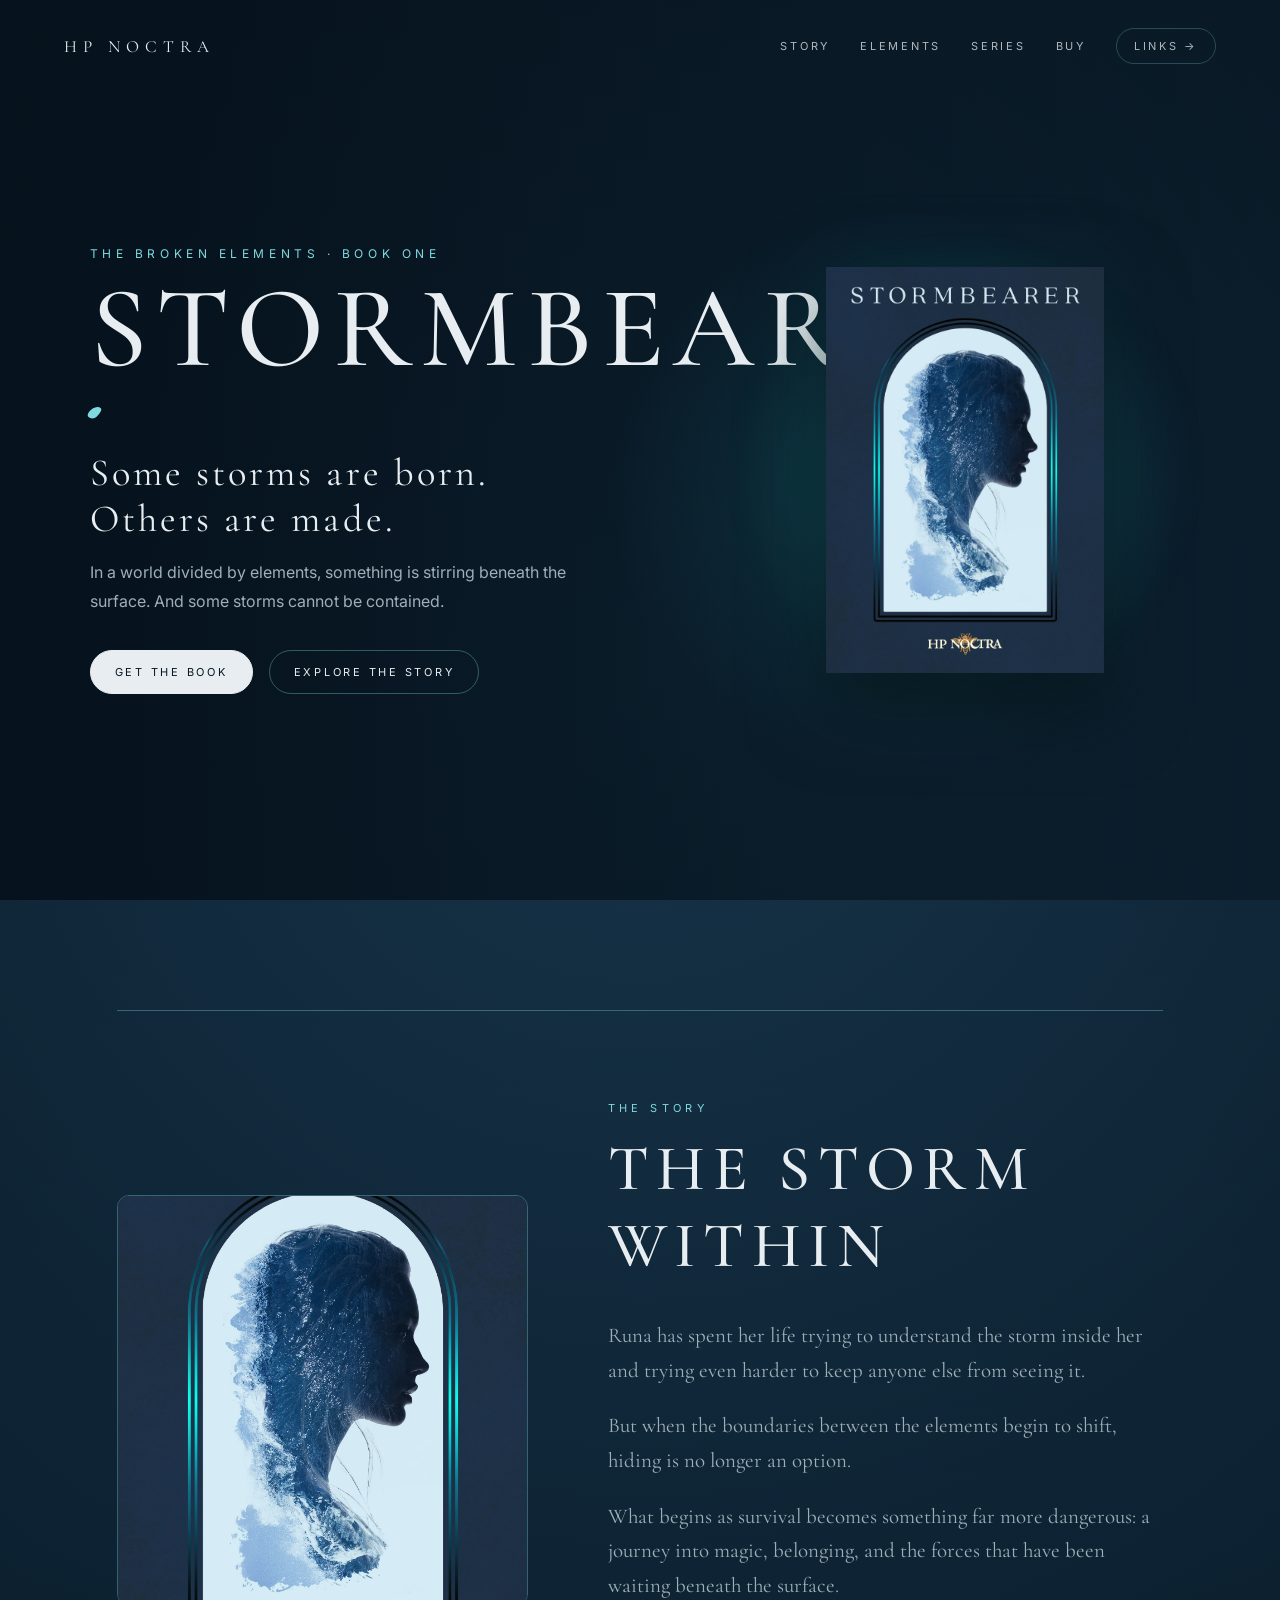
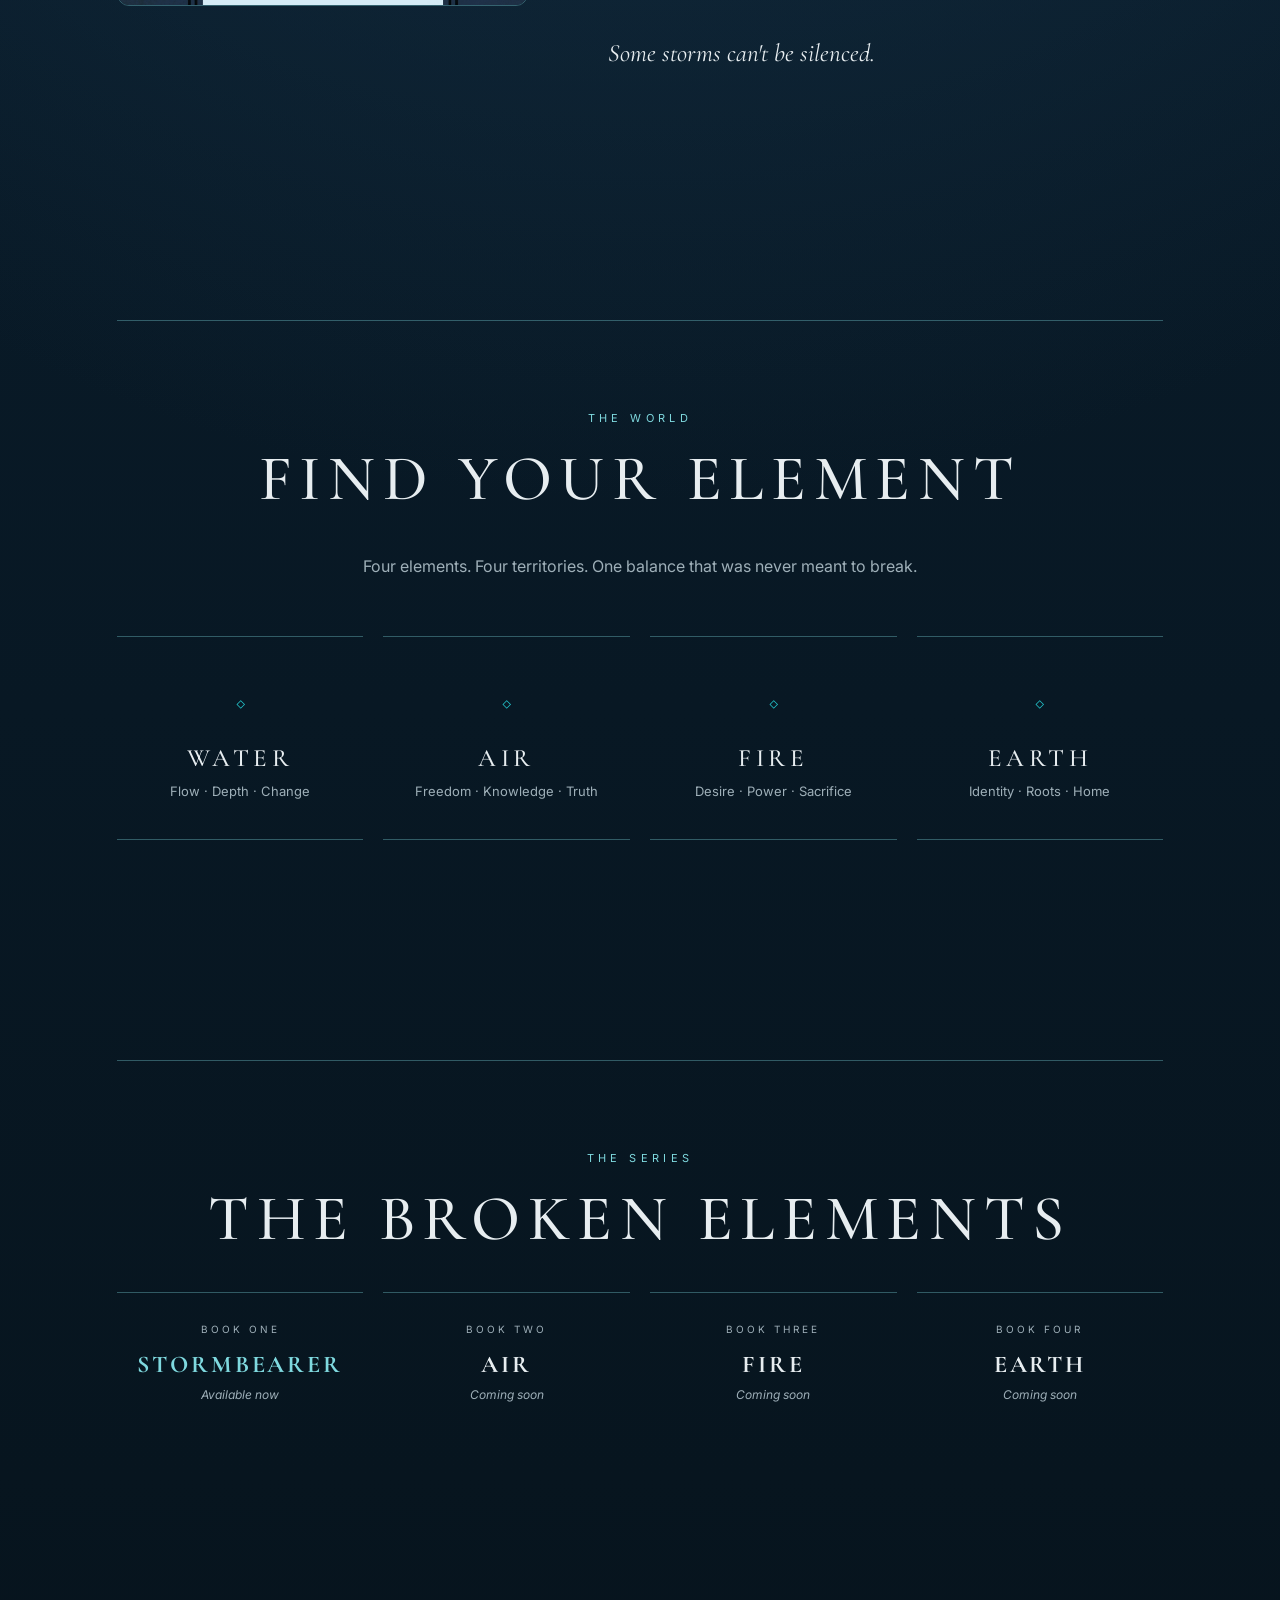
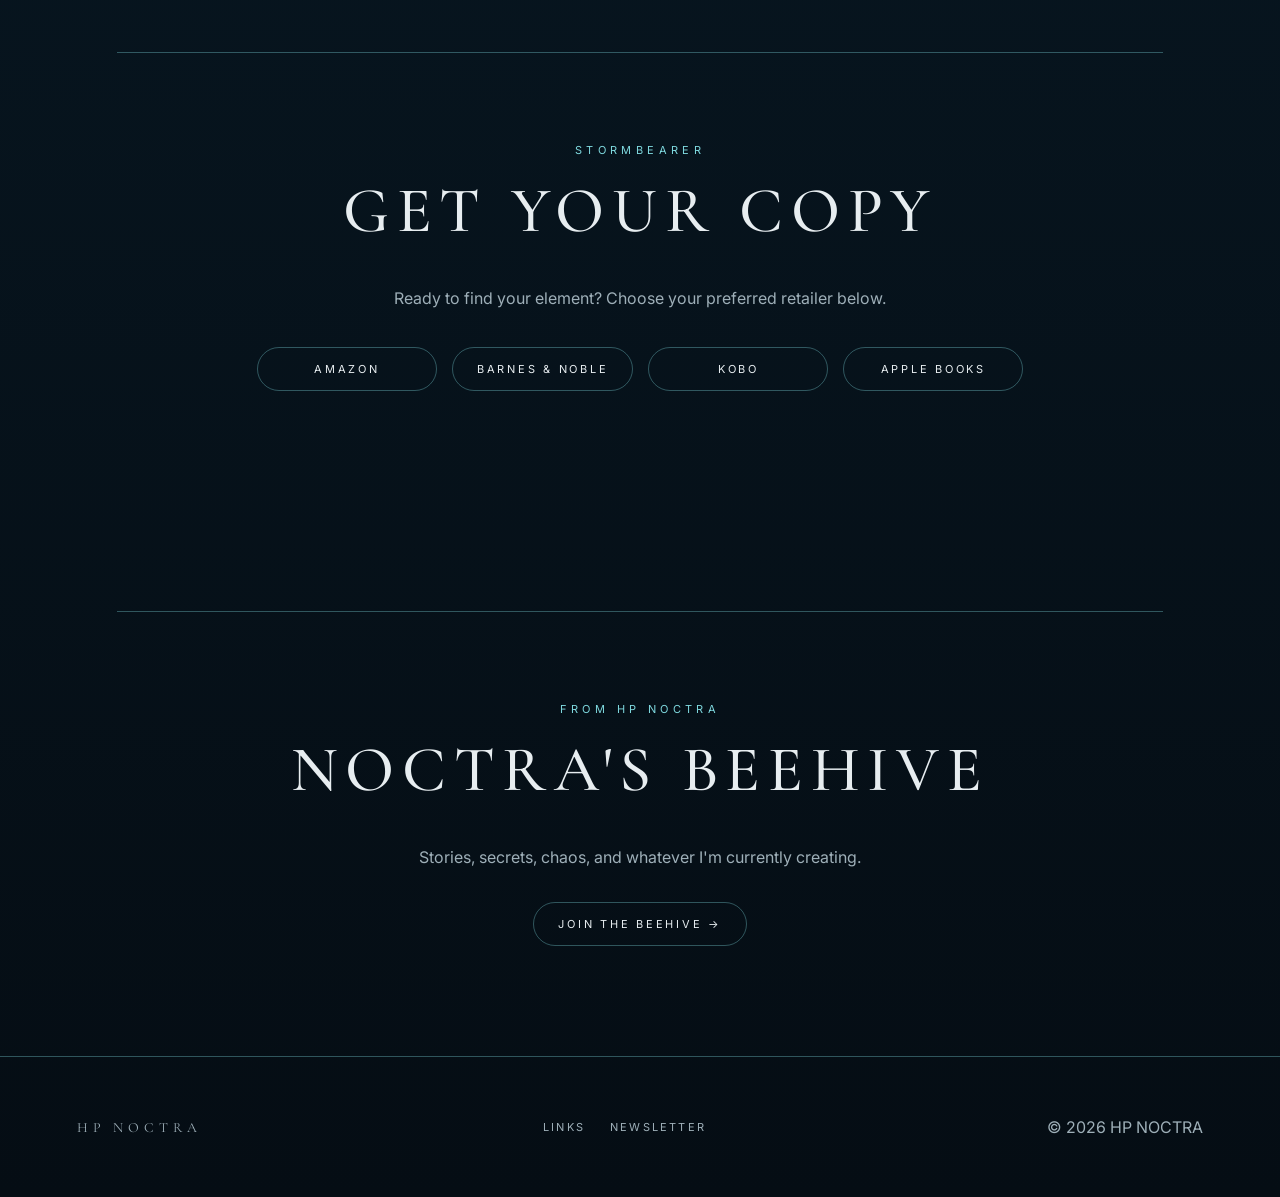
==== stormbearer/index.html @ c7b7b6d6 "Update index.html" ====
<!DOCTYPE html>
<html lang="en">
<head>
    <meta charset="UTF-8">
    <meta name="viewport" content="width=device-width, initial-scale=1.0">

    <title>Stormbearer | HP Noctra</title>

    <meta name="description"
          content="Stormbearer — Book One of The Broken Elements by HP Noctra.">

    <link rel="preconnect" href="https://fonts.googleapis.com">
    <link rel="preconnect" href="https://fonts.gstatic.com" crossorigin>

    <link href="https://fonts.googleapis.com/css2?family=Cormorant+Garamond:wght@400;500;600;700&family=Inter:wght@400;500;600&display=swap"
          rel="stylesheet">

    <style>

        /* =========================
           ROOT
        ========================= */

        :root {
            --navy: #081722;
            --navy-light: #0d2232;
            --blue: #18364d;
            --teal: #24c9d0;
            --teal-soft: #7fd9df;
            --cream: #e7edf0;
            --muted: #9eafb8;
            --line: rgba(127, 217, 223, 0.35);
            --gold: #b89557;
        }

        * {
            box-sizing: border-box;
        }

        html {
            scroll-behavior: smooth;
        }

        body {
            margin: 0;
            background:
                radial-gradient(circle at 50% 15%, #17344a 0%, transparent 38%),
                linear-gradient(
                    180deg,
                    #07141f 0%,
                    #091b29 35%,
                    #07151f 70%,
                    #050d14 100%
                );
            color: var(--cream);
            font-family: "Inter", sans-serif;
        }

        a {
            color: inherit;
            text-decoration: none;
        }

        img {
            max-width: 100%;
            display: block;
        }


        /* =========================
           NAVIGATION
        ========================= */

        .nav {
            position: absolute;
            top: 0;
            left: 0;
            right: 0;
            z-index: 10;

            display: flex;
            justify-content: space-between;
            align-items: center;

            padding: 28px 5vw;
        }

        .brand {
            font-family: "Cormorant Garamond", serif;
            font-size: 17px;
            letter-spacing: 0.35em;
            color: var(--cream);
        }

        .nav-links {
            display: flex;
            gap: 30px;
            align-items: center;

            font-size: 11px;
            letter-spacing: 0.25em;
            text-transform: uppercase;
        }

        .nav-links a {
            opacity: 0.75;
            transition: opacity 0.2s ease;
        }

        .nav-links a:hover {
            opacity: 1;
        }

        .nav-links .links-button {
            border: 1px solid var(--line);
            border-radius: 999px;
            padding: 10px 17px;
        }


        /* =========================
           HERO
        ========================= */

        .hero {
            position: relative;
            min-height: 100vh;

            display: grid;
            grid-template-columns: 1fr 1fr;
            align-items: center;

            padding: 120px 7vw 80px;

            overflow: hidden;
        }

        .hero::before {
            content: "";
            position: absolute;
            inset: 0;

            background:
                radial-gradient(
                    circle at 70% 55%,
                    rgba(36, 201, 208, 0.13),
                    transparent 28%
                ),
                linear-gradient(
                    90deg,
                    rgba(5, 17, 27, 0.95),
                    rgba(5, 17, 27, 0.45)
                );

            pointer-events: none;
        }

        .hero-content {
            position: relative;
            z-index: 2;

            max-width: 650px;
        }

        .series {
            margin-bottom: 22px;

            color: var(--teal-soft);
            font-size: 12px;
            letter-spacing: 0.38em;
            text-transform: uppercase;
        }

        .hero h1 {
            margin: 0;

            font-family: "Cormorant Garamond", serif;
            font-size: clamp(70px, 9vw, 150px);
            line-height: 0.8;
            font-weight: 500;
            letter-spacing: 0.08em;
        }

        .water-drop {
            width: 9px;
            height: 15px;
            margin: 30px 0;

            background: var(--teal-soft);

            border-radius: 70% 30% 65% 35% / 60% 60% 40% 40%;
            transform: rotate(45deg);
        }

        .tagline {
            max-width: 520px;

            font-family: "Cormorant Garamond", serif;
            font-size: clamp(26px, 3vw, 40px);
            line-height: 1.2;
            letter-spacing: 0.08em;
        }

        .description {
            max-width: 500px;

            color: var(--muted);
            font-size: 16px;
            line-height: 1.8;
        }

        .hero-buttons {
            display: flex;
            gap: 16px;
            margin-top: 35px;
        }

        .button {
            display: inline-flex;
            justify-content: center;
            align-items: center;

            min-width: 160px;
            padding: 14px 24px;

            border: 1px solid var(--line);
            border-radius: 999px;

            font-size: 11px;
            letter-spacing: 0.25em;
            text-transform: uppercase;

            transition:
                background 0.2s ease,
                color 0.2s ease,
                border-color 0.2s ease;
        }

        .button.primary {
            background: var(--cream);
            color: var(--navy);
            border-color: var(--cream);
        }

        .button:hover {
            background: rgba(127, 217, 223, 0.1);
            border-color: var(--teal-soft);
        }

        .button.primary:hover {
            background: var(--teal-soft);
            border-color: var(--teal-soft);
        }


        /* =========================
           HERO BOOK
        ========================= */

        .hero-book {
    position: relative;
    z-index: 2;

    display: flex;
    justify-content: center;
    align-items: center;

    width: min(560px, 90%);
    aspect-ratio: 1 / 1;

    margin: 0 auto;
}

        .hero-book::before {
            content: "";

            position: absolute;

            width: 500px;
            height: 500px;

            background:
                radial-gradient(
                    circle,
                    rgba(36, 201, 208, 0.2),
                    transparent 65%
                );

            filter: blur(15px);
        }

        .book-image {
    position: relative;
    z-index: 2;

    width: 100%;
    height: 100%;

    object-fit: contain;

    border-radius: 12px;

    filter:
        drop-shadow(0 30px 40px rgba(0, 0, 0, 0.55))
        drop-shadow(0 0 35px rgba(36, 201, 208, 0.10));

    transition: transform 0.4s ease;
}

.book-image:hover {
    transform: translateY(-6px);
}


        /* =========================
           SECTION
        ========================= */

        section.content-section {
            position: relative;

            max-width: 1200px;
            margin: 0 auto;

            padding: 110px 6vw;
        }

        .divider {
            width: 100%;
            height: 1px;
            background: var(--line);
        }

        .section-label {
            margin-bottom: 15px;

            color: var(--teal-soft);
            font-size: 11px;
            letter-spacing: 0.4em;
            text-transform: uppercase;
        }

        .section-title {
            margin: 0 0 35px;

            font-family: "Cormorant Garamond", serif;
            font-size: clamp(42px, 5vw, 70px);
            font-weight: 500;
            letter-spacing: 0.12em;
        }


        /* =========================
           STORY
        ========================= */

        .story {
            display: grid;
            grid-template-columns: 0.85fr 1.15fr;
            gap: 80px;
            align-items: center;
        }

       .story-image {
    width: 100%;
    aspect-ratio: 1 / 1;
    overflow: hidden;

    border: 1px solid var(--line);
    border-radius: 12px;
}

        .story-image img {
    width: 100%;
    height: 100%;
    object-fit: cover;
}

        .story-copy p {
            color: var(--muted);

            font-family: "Cormorant Garamond", serif;
            font-size: 21px;
            line-height: 1.65;
        }

        .story-copy .emphasis {
            margin-top: 30px;

            color: var(--cream);
            font-style: italic;
            font-size: 25px;
        }


        /* =========================
           ELEMENTS
        ========================= */

        .elements {
            text-align: center;
        }

        .elements-intro {
            max-width: 600px;
            margin: 0 auto 55px;

            color: var(--muted);
            line-height: 1.8;
        }

        .element-grid {
            display: grid;
            grid-template-columns: repeat(4, 1fr);
            gap: 20px;
        }

        .element {
            padding: 40px 20px;

            border-top: 1px solid var(--line);
            border-bottom: 1px solid var(--line);
        }

        .element-symbol {
            margin-bottom: 20px;

            color: var(--teal);
            font-family: "Cormorant Garamond", serif;
            font-size: 38px;
        }

        .element h3 {
            margin: 0 0 10px;

            font-family: "Cormorant Garamond", serif;
            font-size: 25px;
            letter-spacing: 0.18em;
            text-transform: uppercase;
            font-weight: 500;
        }

        .element p {
            margin: 0;

            color: var(--muted);
            font-size: 13px;
        }


        /* =========================
           SERIES
        ========================= */

        .series-section {
            text-align: center;
        }

        .book-series {
            display: grid;
            grid-template-columns: repeat(4, 1fr);
            gap: 20px;
        }

        .series-book {
            padding: 30px 15px;

            border-top: 1px solid var(--line);

            transition: transform 0.25s ease;
        }

        .series-book:hover {
            transform: translateY(-5px);
        }

        .book-number {
            color: var(--muted);
            font-size: 10px;
            letter-spacing: 0.3em;
            text-transform: uppercase;
        }

        .series-book h3 {
            margin: 15px 0 8px;

            font-family: "Cormorant Garamond", serif;
            font-size: 24px;
            letter-spacing: 0.12em;
        }

        .series-book p {
            margin: 0;

            color: var(--muted);
            font-size: 12px;
            font-style: italic;
        }

        .series-book.active h3 {
            color: var(--teal-soft);
        }


        /* =========================
           BUY
        ========================= */

        .buy {
            text-align: center;
        }

        .buy-copy {
            max-width: 550px;
            margin: 0 auto 35px;

            color: var(--muted);
            line-height: 1.8;
        }

        .retailers {
            display: flex;
            justify-content: center;
            flex-wrap: wrap;
            gap: 15px;
        }

        .retailer {
            min-width: 180px;
        }


        /* =========================
           NEWSLETTER
        ========================= */

        .newsletter {
            text-align: center;
            padding-bottom: 120px;
        }

        .newsletter-copy {
            max-width: 550px;
            margin: 0 auto 30px;

            color: var(--muted);
            line-height: 1.8;
        }


        /* =========================
           FOOTER
        ========================= */

        footer {
            padding: 60px 6vw;

            border-top: 1px solid var(--line);

            display: flex;
            justify-content: space-between;
            align-items: center;

            color: var(--muted);
        }

        .footer-brand {
            font-family: "Cormorant Garamond", serif;
            letter-spacing: 0.35em;
            font-size: 14px;
        }

        .footer-links {
            display: flex;
            gap: 25px;

            font-size: 11px;
            letter-spacing: 0.2em;
            text-transform: uppercase;
        }


        /* =========================
           MOBILE
        ========================= */

        @media (max-width: 800px) {

            .nav {
                padding: 22px;
            }

            .nav-links {
                display: none;
            }

            .hero {
                grid-template-columns: 1fr;

                padding: 120px 25px 70px;
            }

            .hero-content {
                text-align: center;
                margin: 0 auto;
            }

            .hero h1 {
                font-size: clamp(60px, 17vw, 100px);
            }

            .water-drop {
                margin: 25px auto;
            }

            .description {
                margin: 0 auto;
            }

            .hero-buttons {
                justify-content: center;
                flex-wrap: wrap;
            }

            .hero-book {
                min-height: auto;
                margin-top: 40px;
            }

            .book-image {
                width: 85%;
            }

            section.content-section {
                padding: 80px 25px;
            }

            .story {
                grid-template-columns: 1fr;
                gap: 45px;
            }

            .story-image {
                max-width: 420px;
                margin: 0 auto;
            }

            .element-grid,
            .book-series {
                grid-template-columns: repeat(2, 1fr);
            }

            footer {
                flex-direction: column;
                gap: 25px;
                text-align: center;
            }
        }


        @media (max-width: 500px) {

            .element-grid,
            .book-series {
                grid-template-columns: 1fr;
            }

            .hero-buttons {
                flex-direction: column;
            }

            .button {
                width: 100%;
            }

            .retailers {
                flex-direction: column;
            }

            .retailer {
                width: 100%;
            }
        }

    </style>
</head>


<body>


    <!-- =========================
         NAVIGATION
    ========================= -->

    <header class="nav">

        <a href="/" class="brand">
            HP NOCTRA
        </a>

        <nav class="nav-links">

            <a href="#story">
                Story
            </a>

            <a href="#elements">
                Elements
            </a>

            <a href="#series">
                Series
            </a>

            <a href="#buy">
                Buy
            </a>

            <a href="/links/" class="links-button">
                Links →
            </a>

        </nav>

    </header>



    <!-- =========================
         HERO
    ========================= -->

    <main>

        <section class="hero">

            <div class="hero-content">

                <div class="series">
                    The Broken Elements · Book One
                </div>

                <h1>
                    STORMBEARER
                </h1>

                <div class="water-drop"></div>

                <div class="tagline">
                    Some storms are born.<br>
                    Others are made.
                </div>

                <p class="description">
                    In a world divided by elements, something is stirring
                    beneath the surface. And some storms cannot be contained.
                </p>

                <div class="hero-buttons">

                    <a href="#buy" class="button primary">
                        Get the book
                    </a>

                    <a href="#story" class="button">
                        Explore the story
                    </a>

                </div>

            </div>


            <div class="hero-book">

                <!--
                    PUT YOUR STORMBEARER BOOK IMAGE HERE.

                    Rename your book image to:
                    stormbearer-book.png

                    and upload it into this same folder.
                -->

                <img
                    src="4F7295D5-17AE-43CA-959E-EA94B4777BAC_1_102_o.jpeg"
                    alt="Stormbearer by HP Noctra"
                    class="book-image"
                >

            </div>

        </section>



        <!-- =========================
             STORY
        ========================= -->

        <section class="content-section" id="story">

            <div class="divider"></div>

            <div class="story" style="padding-top: 90px;">

                <div class="story-image">

                    <!--
                        PUT YOUR PORTRAIT / COVER ART HERE.

                        Rename the image to:
                        stormbearer-cover.png
                    -->

                    <img
                        src="4F7295D5-17AE-43CA-959E-EA94B4777BAC_1_102_o.jpeg"
                        alt="Stormbearer"
                    >

                </div>


                <div class="story-copy">

                    <div class="section-label">
                        The story
                    </div>

                    <h2 class="section-title">
                        THE STORM WITHIN
                    </h2>

                    <p>
                        Runa has spent her life trying to understand the
                        storm inside her and trying even harder to keep
                        anyone else from seeing it.
                    </p>

                    <p>
                        But when the boundaries between the elements begin
                        to shift, hiding is no longer an option.
                    </p>

                    <p>
                        What begins as survival becomes something far more
                        dangerous: a journey into magic, belonging, and the
                        forces that have been waiting beneath the surface.
                    </p>

                    <p class="emphasis">
                        Some storms can't be silenced.
                    </p>

                </div>

            </div>

        </section>



        <!-- =========================
             ELEMENTS
        ========================= -->

        <section class="content-section elements" id="elements">

            <div class="divider"></div>

            <div style="padding-top: 90px;">

                <div class="section-label">
                    The world
                </div>

                <h2 class="section-title">
                    FIND YOUR ELEMENT
                </h2>

                <p class="elements-intro">
                    Four elements. Four territories. One balance that was
                    never meant to break.
                </p>


                <div class="element-grid">

                    <div class="element">

                        <div class="element-symbol">
                            ◇
                        </div>

                        <h3>Water</h3>

                        <p>
                            Flow · Depth · Change
                        </p>

                    </div>


                    <div class="element">

                        <div class="element-symbol">
                            ◇
                        </div>

                        <h3>Air</h3>

                        <p>
                            Freedom · Knowledge · Truth
                        </p>

                    </div>


                    <div class="element">

                        <div class="element-symbol">
                            ◇
                        </div>

                        <h3>Fire</h3>

                        <p>
                            Desire · Power · Sacrifice
                        </p>

                    </div>


                    <div class="element">

                        <div class="element-symbol">
                            ◇
                        </div>

                        <h3>Earth</h3>

                        <p>
                            Identity · Roots · Home
                        </p>

                    </div>

                </div>

            </div>

        </section>



        <!-- =========================
             SERIES
        ========================= -->

        <section class="content-section series-section" id="series">

            <div class="divider"></div>

            <div style="padding-top: 90px;">

                <div class="section-label">
                    The series
                </div>

                <h2 class="section-title">
                    THE BROKEN ELEMENTS
                </h2>


                <div class="book-series">

                    <div class="series-book active">

                        <div class="book-number">
                            Book One
                        </div>

                        <h3>
                            STORMBEARER
                        </h3>

                        <p>
                            Available now
                        </p>

                    </div>


                    <div class="series-book">

                        <div class="book-number">
                            Book Two
                        </div>

                        <h3>
                            AIR
                        </h3>

                        <p>
                            Coming soon
                        </p>

                    </div>


                    <div class="series-book">

                        <div class="book-number">
                            Book Three
                        </div>

                        <h3>
                            FIRE
                        </h3>

                        <p>
                            Coming soon
                        </p>

                    </div>


                    <div class="series-book">

                        <div class="book-number">
                            Book Four
                        </div>

                        <h3>
                            EARTH
                        </h3>

                        <p>
                            Coming soon
                        </p>

                    </div>

                </div>

            </div>

        </section>



        <!-- =========================
             BUY
        ========================= -->

        <section class="content-section buy" id="buy">

            <div class="divider"></div>

            <div style="padding-top: 90px;">

                <div class="section-label">
                    Stormbearer
                </div>

                <h2 class="section-title">
                    GET YOUR COPY
                </h2>

                <p class="buy-copy">
                    Ready to find your element?
                    Choose your preferred retailer below.
                </p>


                <div class="retailers">

                    <!--
                        REPLACE # WITH YOUR REAL BOOK LINKS
                    -->

                    <a href="#" class="button retailer">
                        Amazon
                    </a>

                    <a href="#" class="button retailer">
                        Barnes & Noble
                    </a>

                    <a href="#" class="button retailer">
                        Kobo
                    </a>

                    <a href="#" class="button retailer">
                        Apple Books
                    </a>

                </div>

            </div>

        </section>



        <!-- =========================
             NEWSLETTER
        ========================= -->

        <section class="content-section newsletter">

            <div class="divider"></div>

            <div style="padding-top: 90px;">

                <div class="section-label">
                    From HP Noctra
                </div>

                <h2 class="section-title">
                    NOCTRA'S BEEHIVE
                </h2>

                <p class="newsletter-copy">
                    Stories, secrets, chaos, and whatever I'm currently
                    creating.
                </p>

                <a
                    href="https://hpnoctra.beehiiv.com/"
                    class="button"
                    target="_blank"
                    rel="noopener"
                >
                    Join the Beehive →
                </a>

            </div>

        </section>

    </main>



    <!-- =========================
         FOOTER
    ========================= -->

    <footer>

        <div class="footer-brand">
            HP NOCTRA
        </div>

        <div class="footer-links">

            <a href="/links/">
                Links
            </a>

            <a href="https://hpnoctra.beehiiv.com/"
               target="_blank"
               rel="noopener">
                Newsletter
            </a>

        </div>

        <div>
            © 2026 HP NOCTRA
        </div>

    </footer>


</body>
</html>
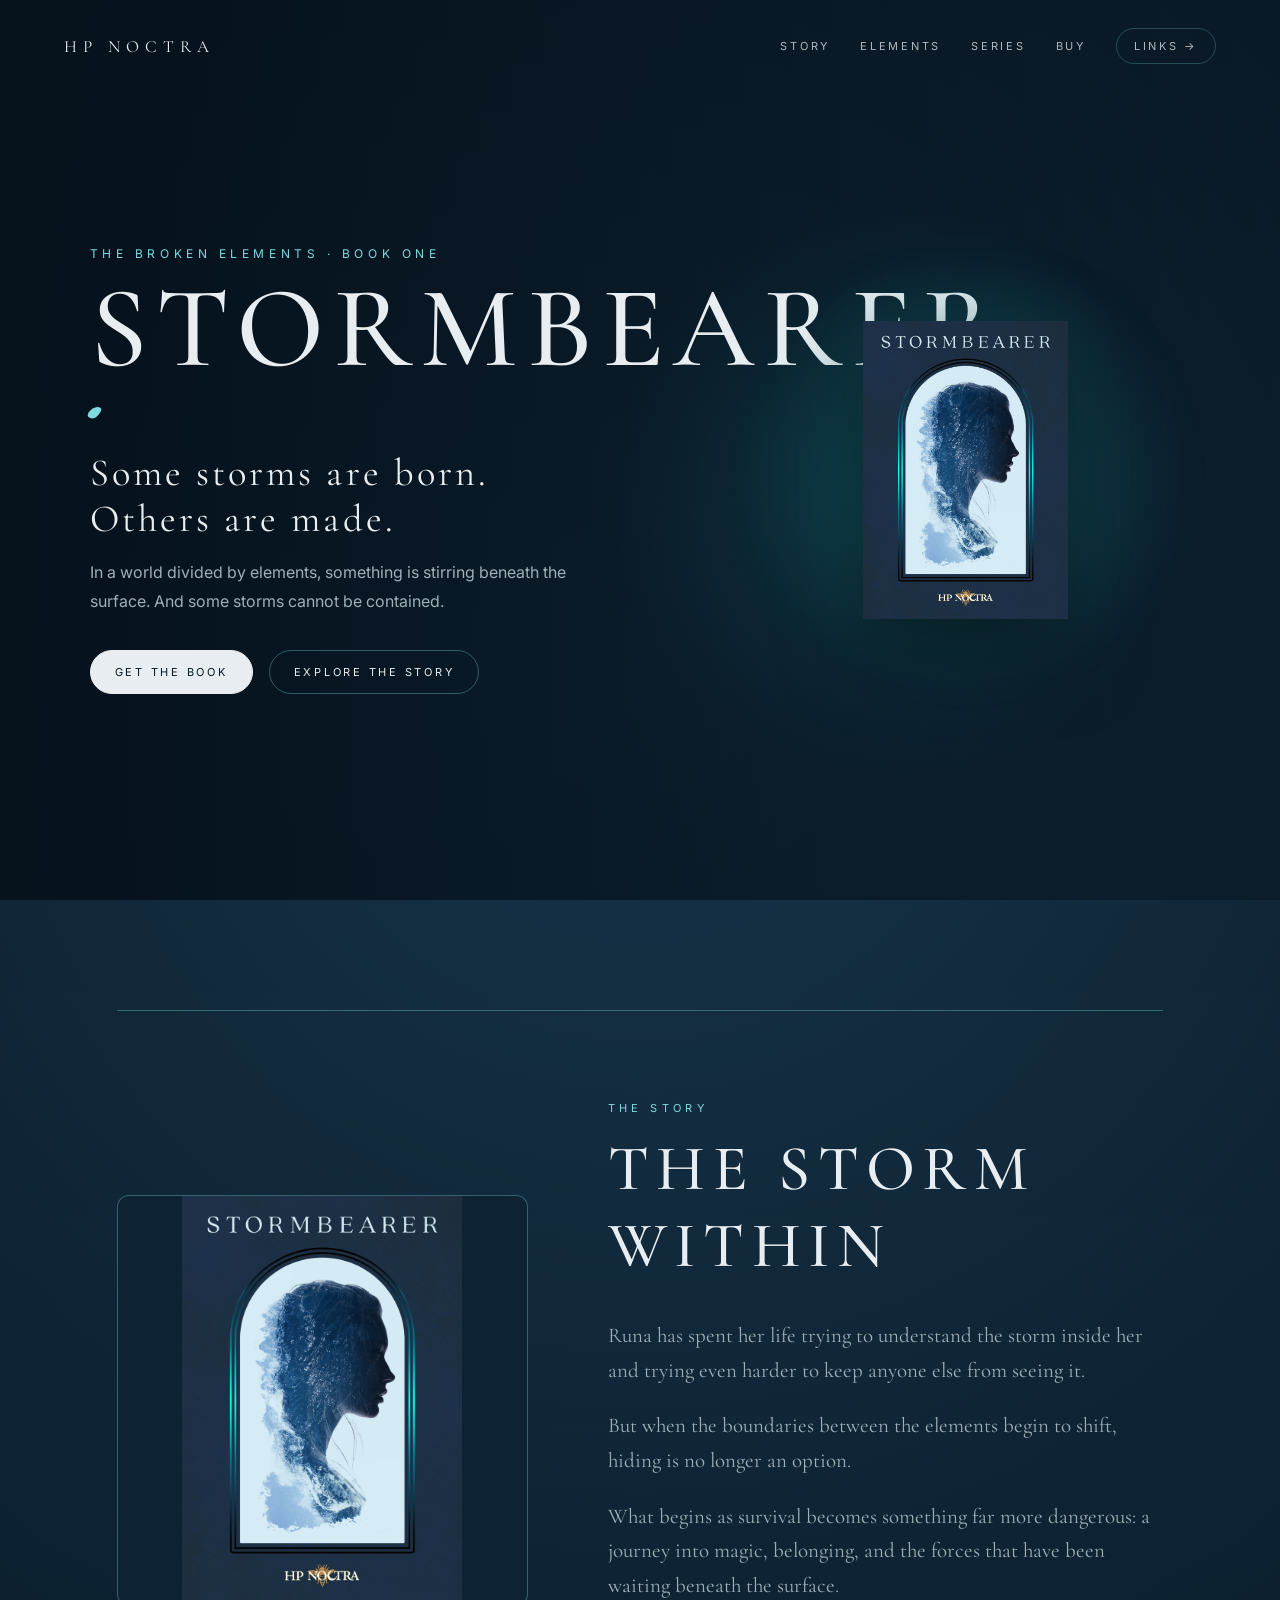
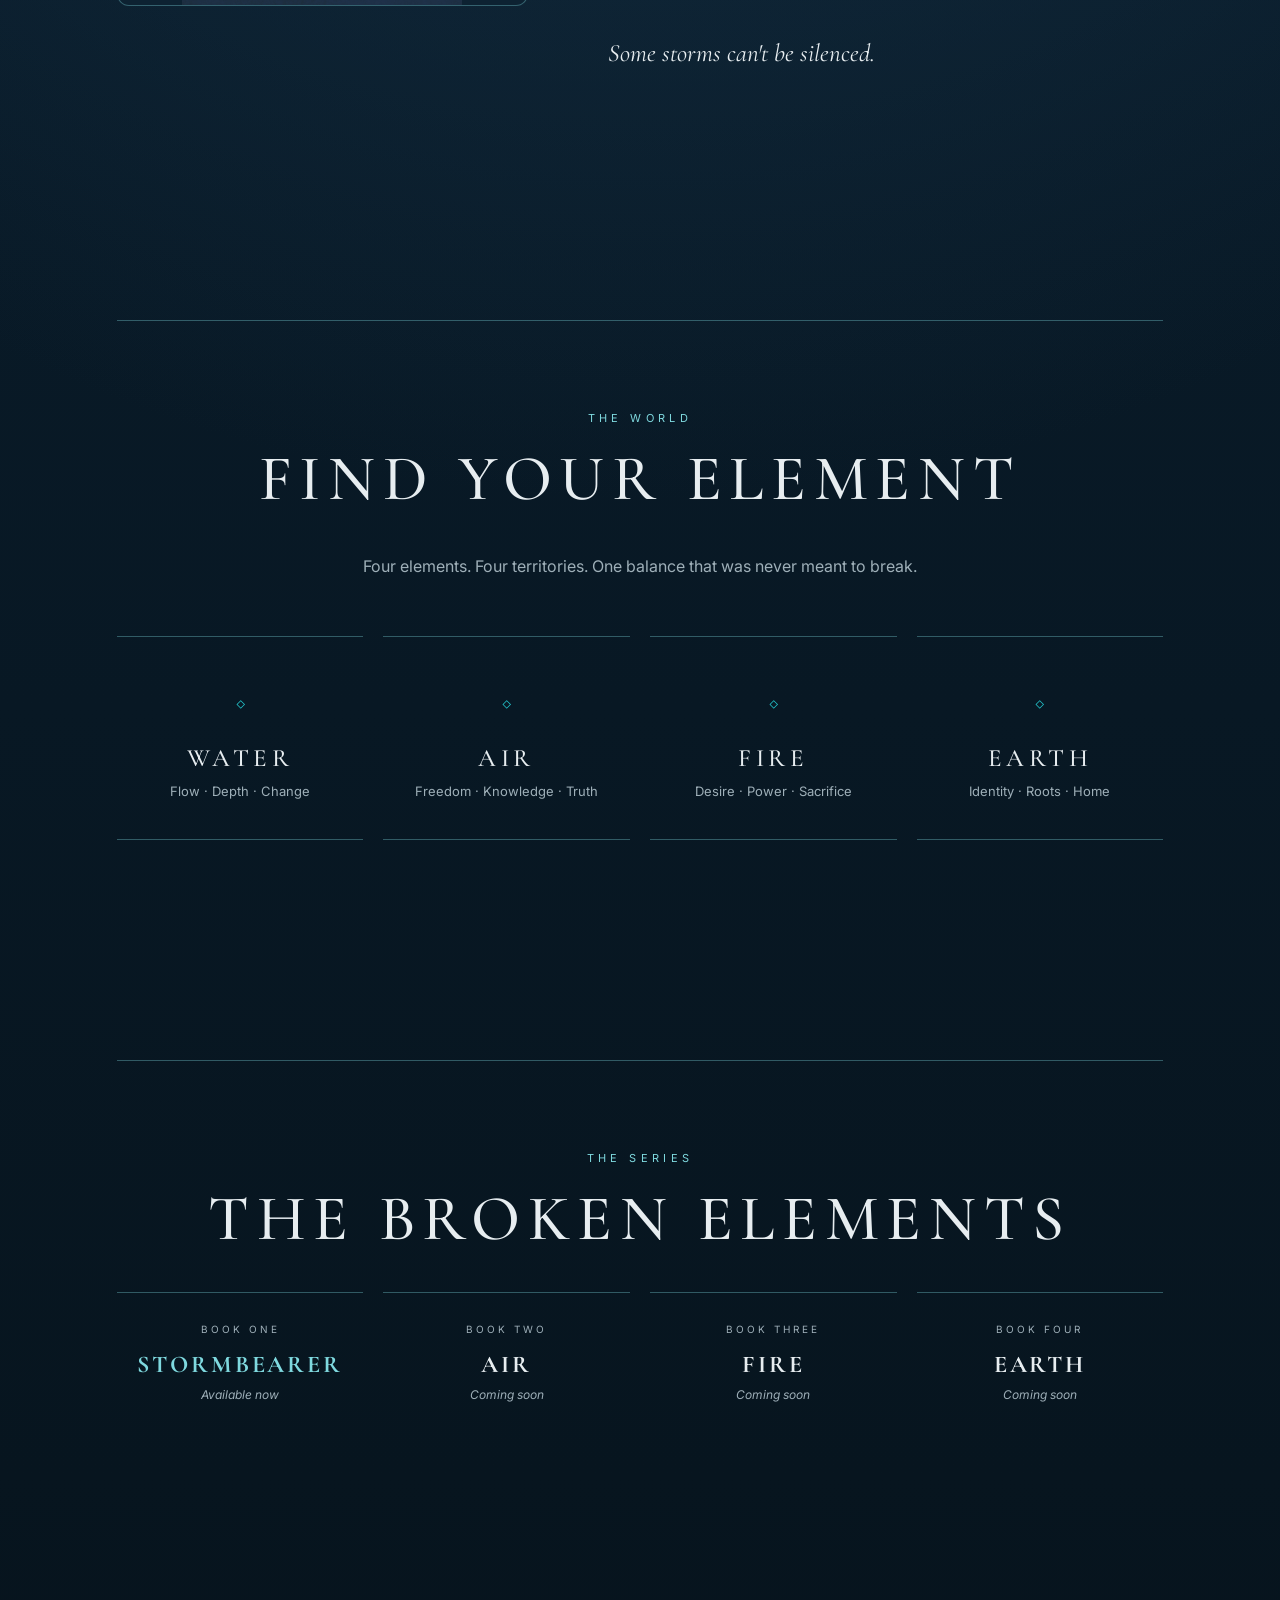
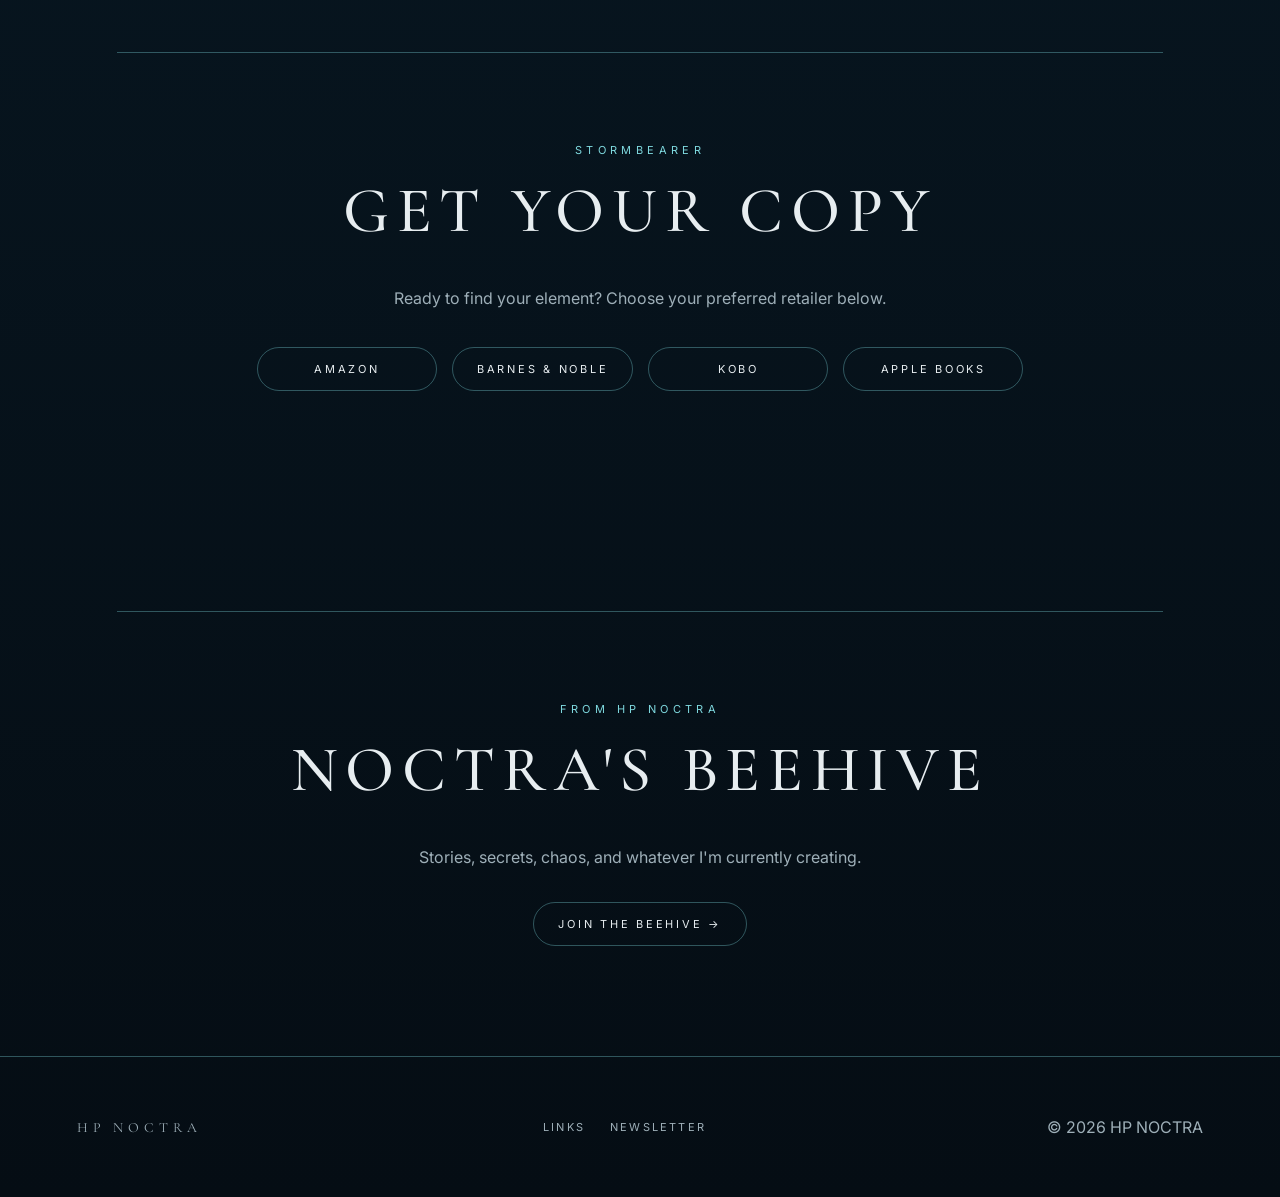
==== commit 10a960b2: "Update index.html" ====
--- a/stormbearer/index.html
+++ b/stormbearer/index.html
@@ -123,17 +123,18 @@
         ========================= */
 
         .hero {
-            position: relative;
-            min-height: 100vh;
-
-            display: grid;
-            grid-template-columns: 1fr 1fr;
-            align-items: center;
-
-            padding: 120px 7vw 80px;
-
-            overflow: hidden;
-        }
+    position: relative;
+    min-height: 100vh;
+
+    display: grid;
+    grid-template-columns: 1.15fr 0.85fr;
+    align-items: center;
+    gap: 60px;
+
+    padding: 130px 7vw 90px;
+
+    overflow: hidden;
+}
 
         .hero::before {
             content: "";
@@ -366,6 +367,12 @@
     aspect-ratio: 1 / 1;
     overflow: hidden;
 
+    display: flex;
+    align-items: center;
+    justify-content: center;
+
+    background: #0d2232;
+
     border: 1px solid var(--line);
     border-radius: 12px;
 }
@@ -373,7 +380,8 @@
         .story-image img {
     width: 100%;
     height: 100%;
-    object-fit: cover;
+
+    object-fit: contain;
 }
 
         .story-copy p {
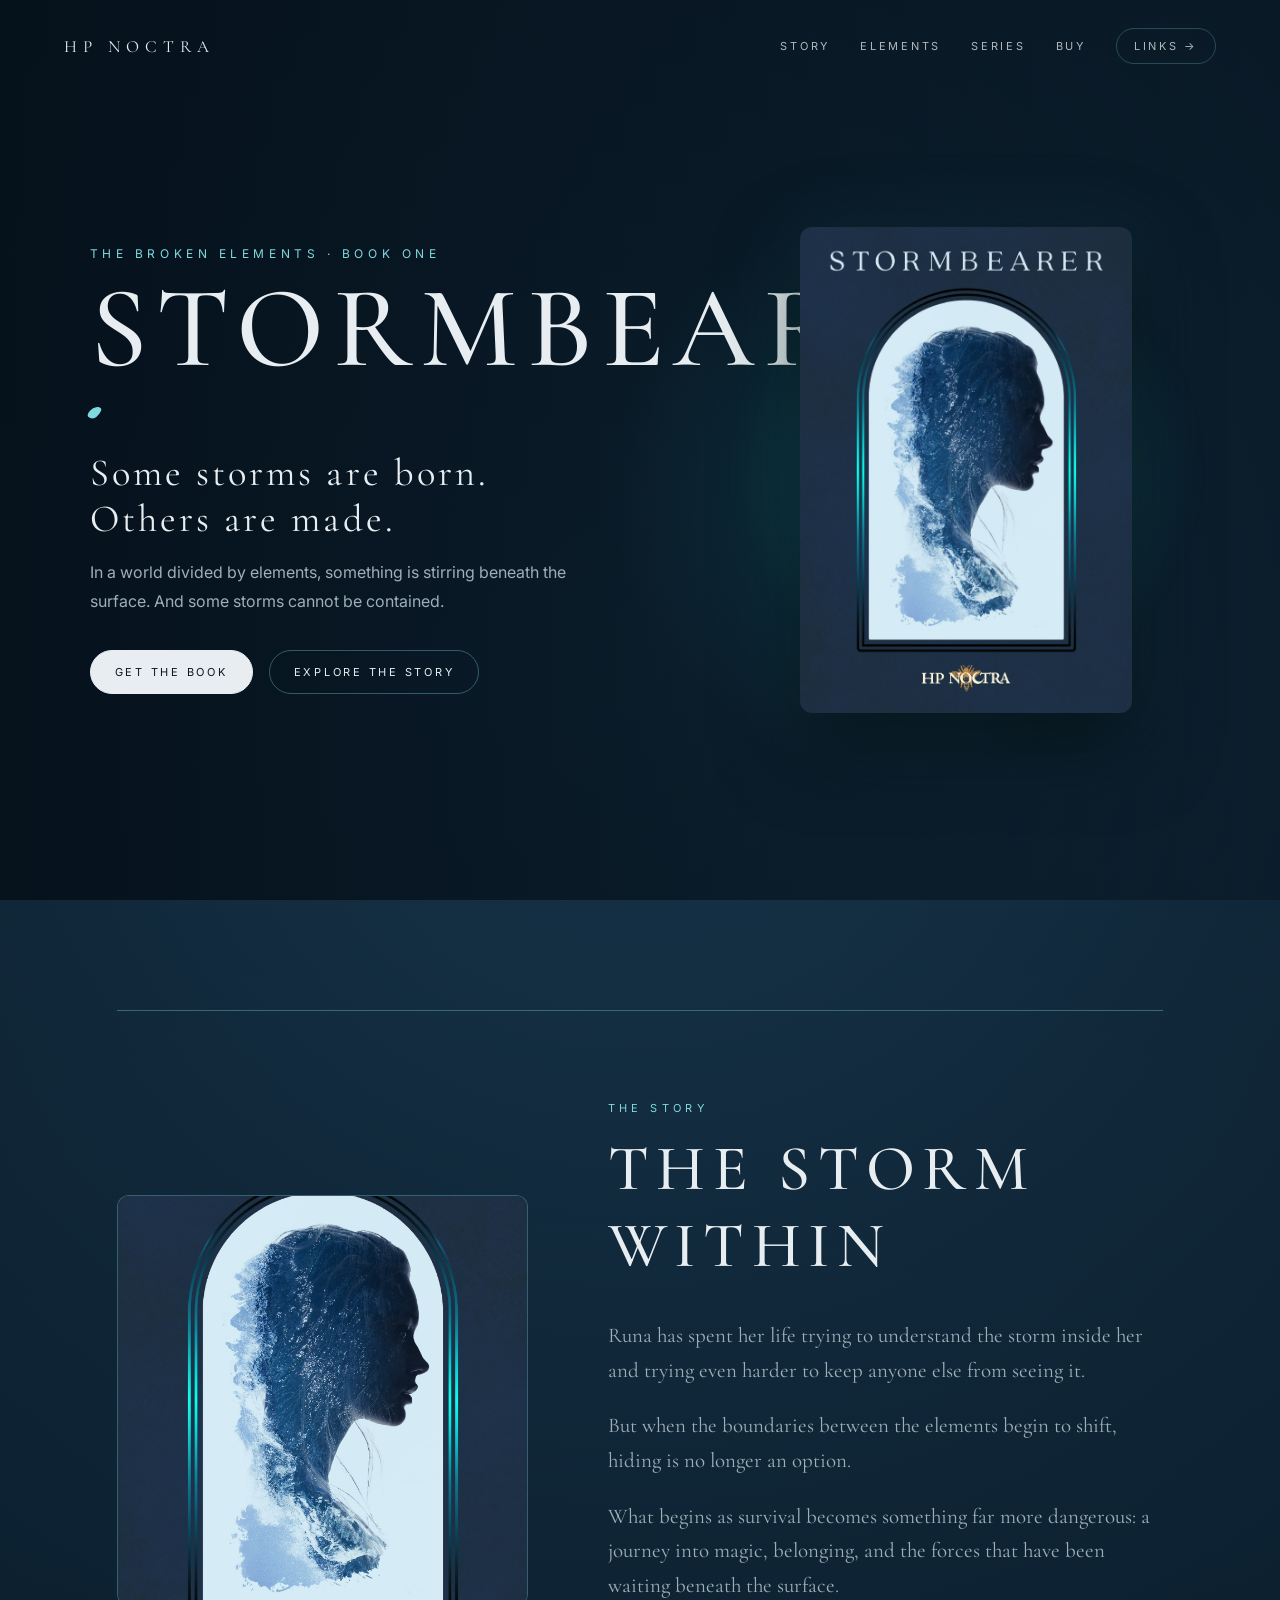
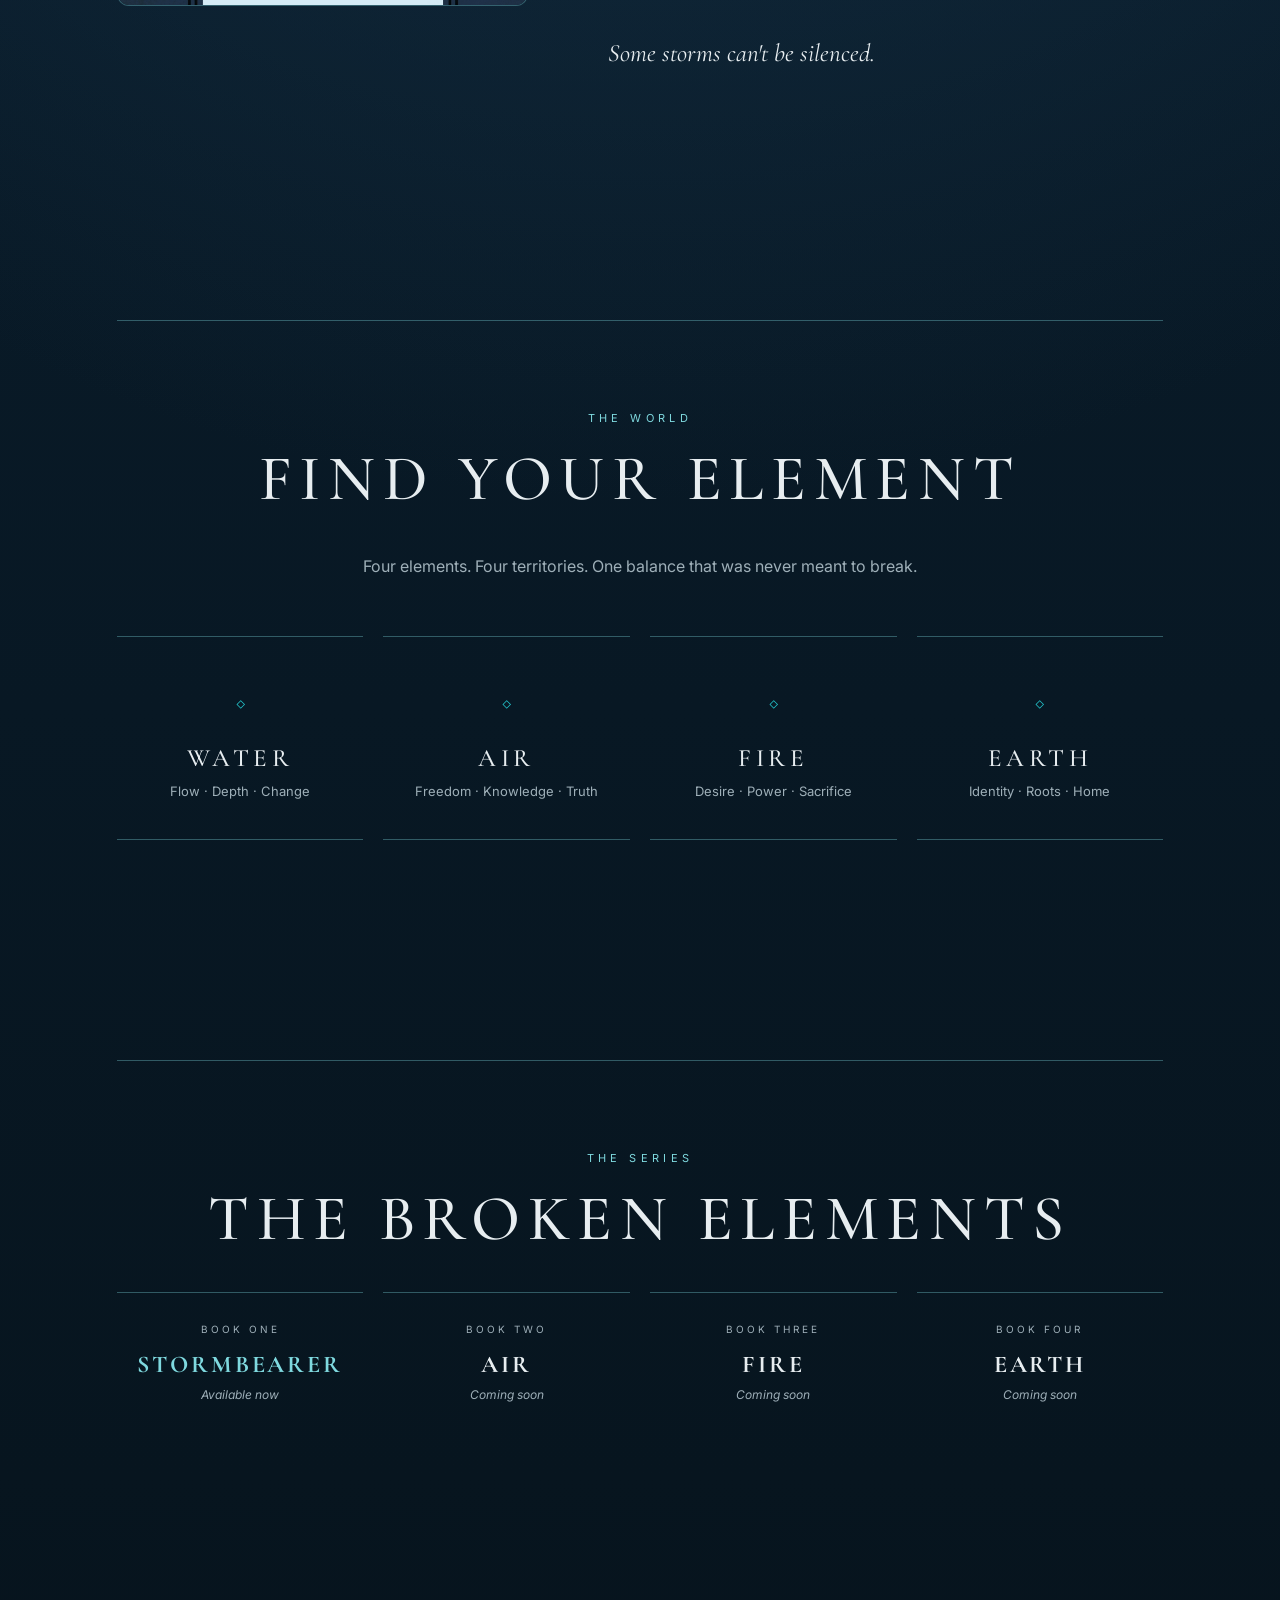
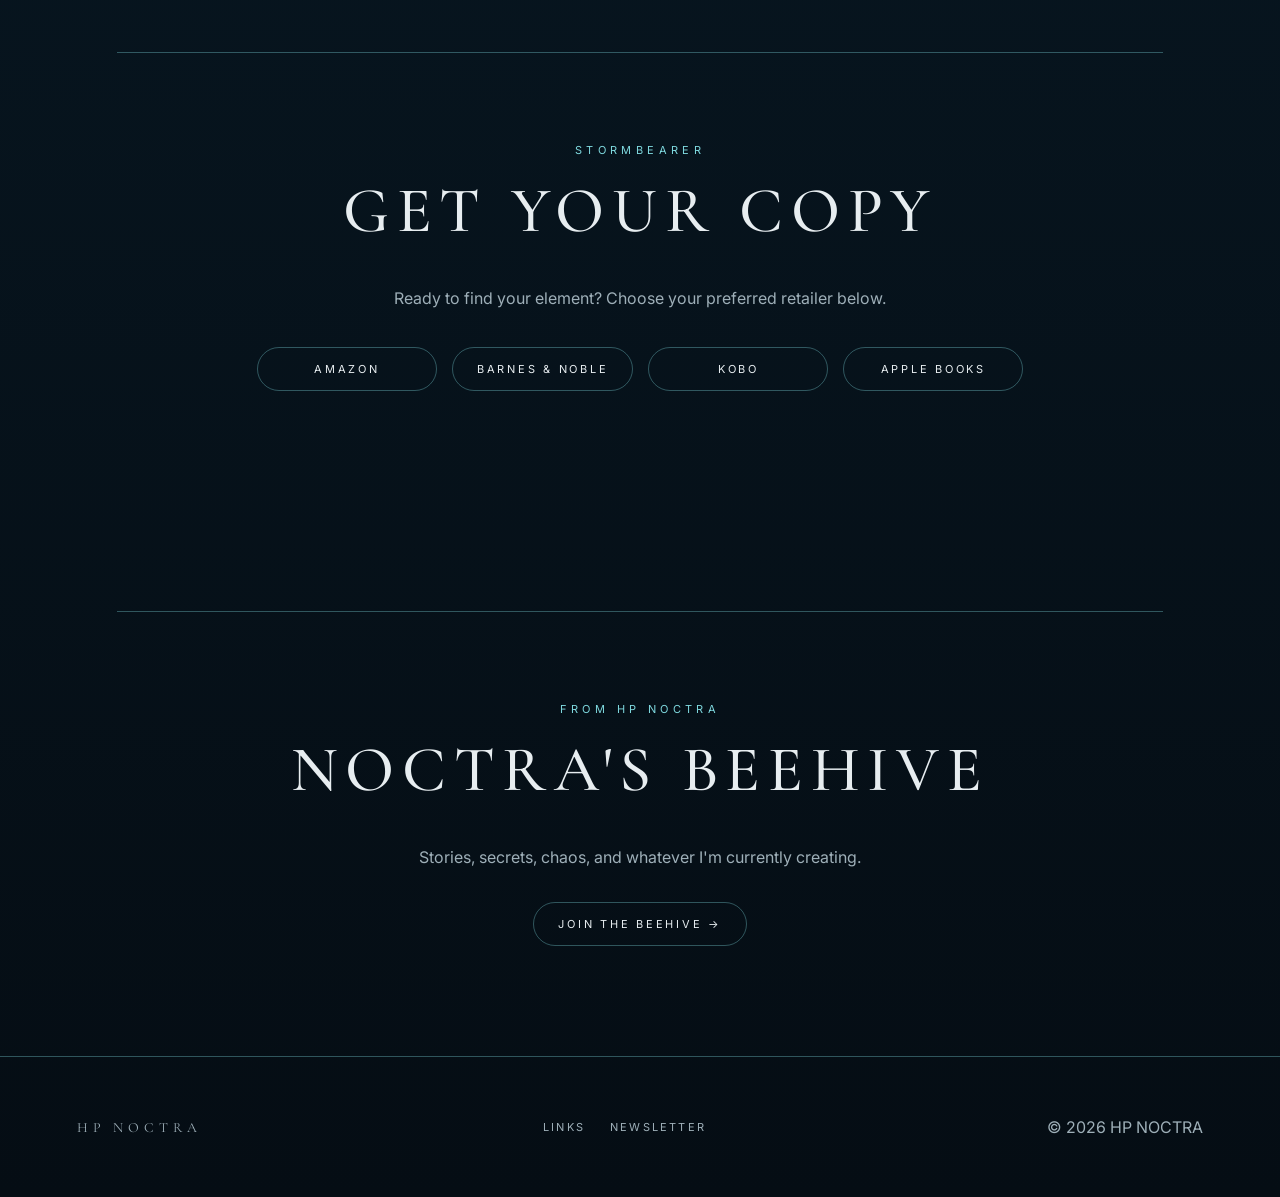
==== commit 971409c8: "Refactor styles in index.html for layout and images" ====
--- a/stormbearer/index.html
+++ b/stormbearer/index.html
@@ -263,13 +263,11 @@
     z-index: 2;
 
     display: flex;
+    align-items: center;
     justify-content: center;
-    align-items: center;
-
-    width: min(560px, 90%);
-    aspect-ratio: 1 / 1;
-
-    margin: 0 auto;
+
+    width: 100%;
+    min-height: 0;
 }
 
         .hero-book::before {
@@ -291,13 +289,10 @@
         }
 
         .book-image {
-    position: relative;
-    z-index: 2;
-
-    width: 100%;
-    height: 100%;
-
-    object-fit: contain;
+    display: block;
+
+    width: min(520px, 100%);
+    height: auto;
 
     border-radius: 12px;
 
@@ -306,6 +301,10 @@
         drop-shadow(0 0 35px rgba(36, 201, 208, 0.10));
 
     transition: transform 0.4s ease;
+}
+
+.book-image:hover {
+    transform: translateY(-6px);
 }
 
 .book-image:hover {
@@ -365,23 +364,25 @@
        .story-image {
     width: 100%;
     aspect-ratio: 1 / 1;
+
     overflow: hidden;
 
     display: flex;
     align-items: center;
     justify-content: center;
 
-    background: #0d2232;
-
     border: 1px solid var(--line);
     border-radius: 12px;
+
+    background: var(--navy-light);
 }
 
         .story-image img {
     width: 100%;
     height: 100%;
 
-    object-fit: contain;
+    object-fit: cover;
+    object-position: center;
 }
 
         .story-copy p {
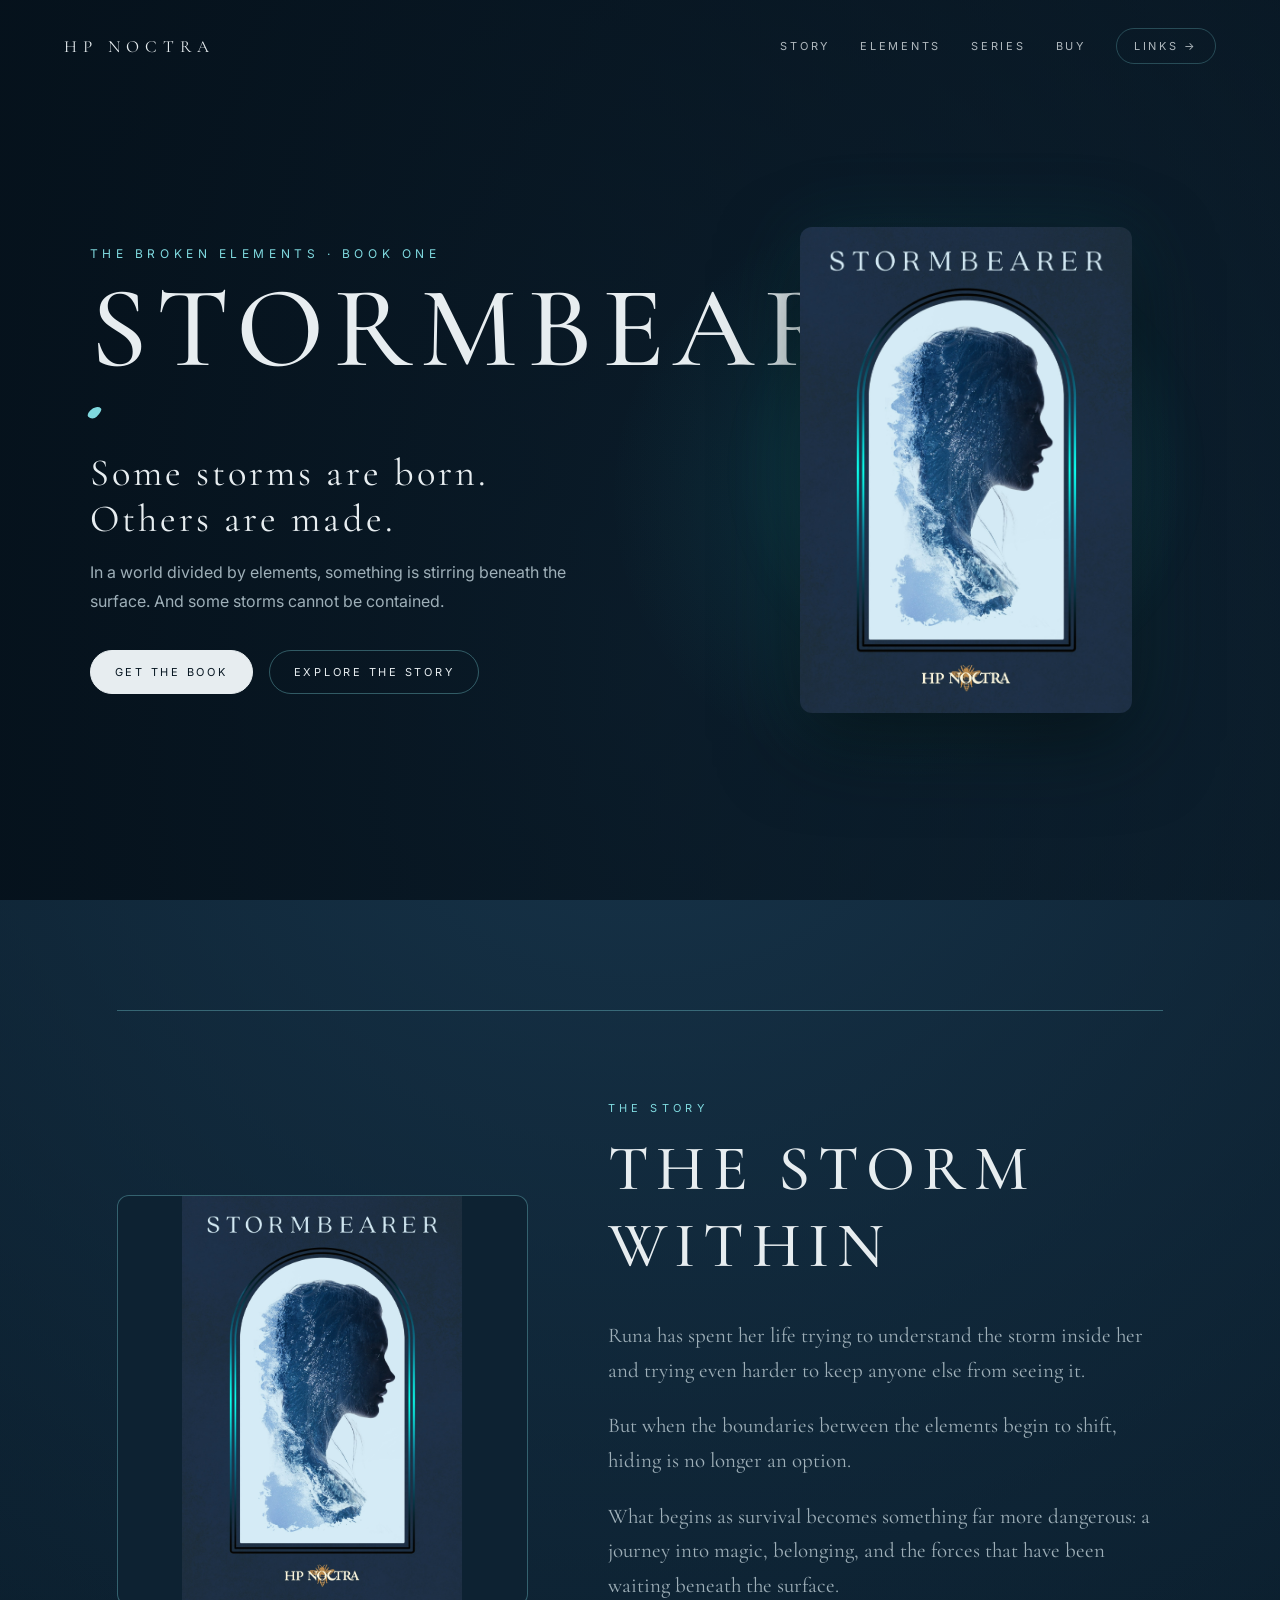
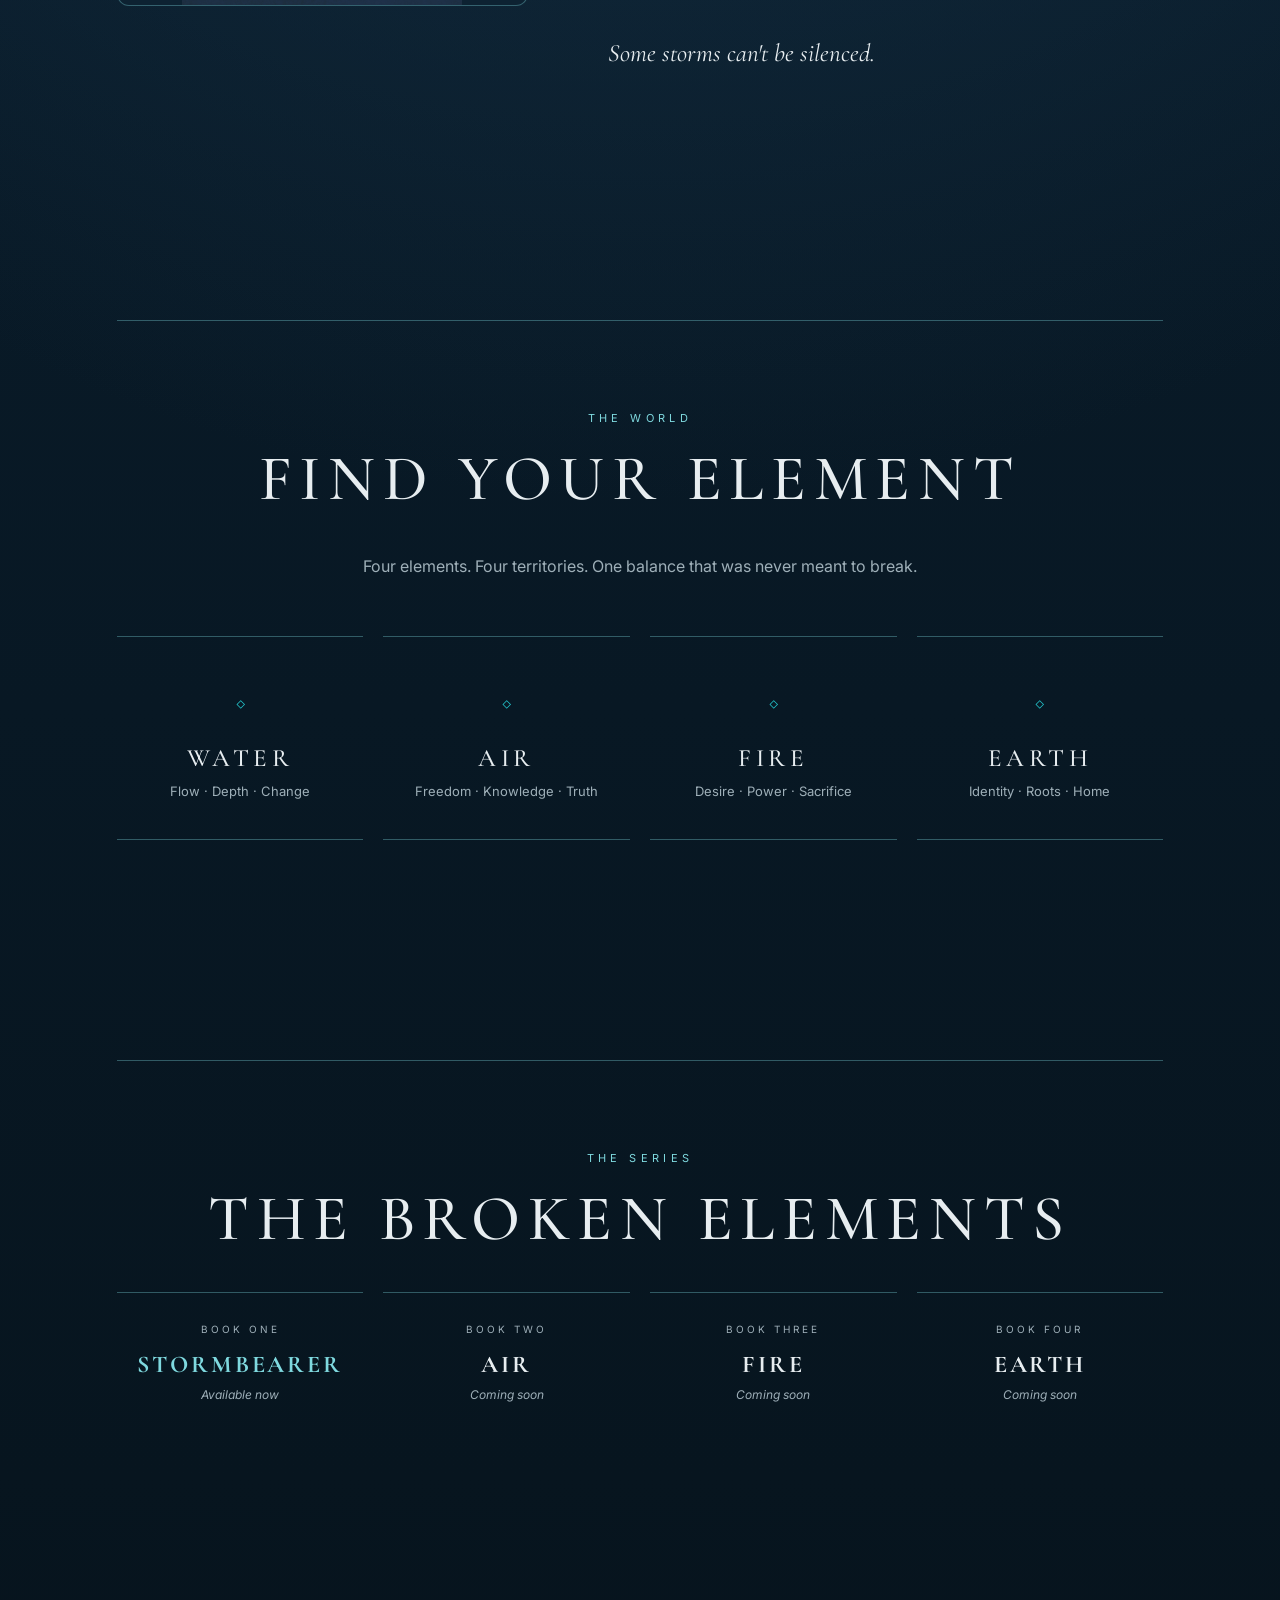
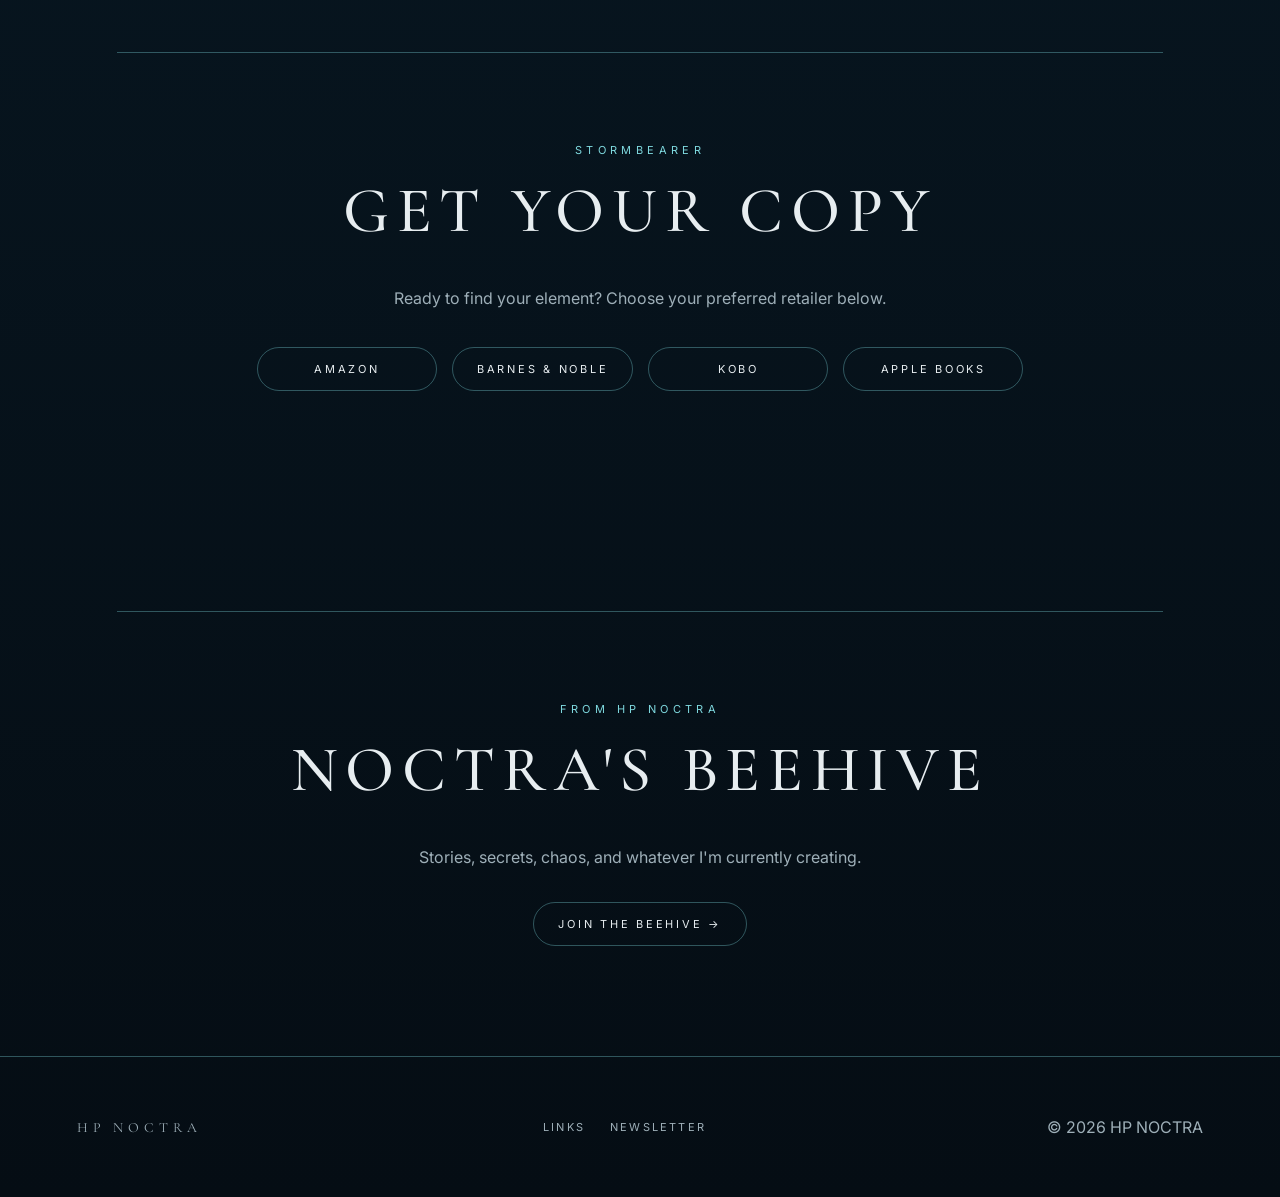
==== commit 85042063: "Refactor CSS for improved responsiveness and layout Updated styles for responsive design and layout " ====
--- a/stormbearer/index.html
+++ b/stormbearer/index.html
@@ -290,8 +290,8 @@
 
         .book-image {
     display: block;
-
-    width: min(520px, 100%);
+    width: 100%;
+    max-width: 520px;
     height: auto;
 
     border-radius: 12px;
@@ -380,8 +380,7 @@
         .story-image img {
     width: 100%;
     height: 100%;
-
-    object-fit: cover;
+    object-fit: contain;
     object-position: center;
 }
 
@@ -593,103 +592,251 @@
            MOBILE
         ========================= */
 
-        @media (max-width: 800px) {
-
-            .nav {
-                padding: 22px;
-            }
-
-            .nav-links {
-                display: none;
-            }
-
-            .hero {
-                grid-template-columns: 1fr;
-
-                padding: 120px 25px 70px;
-            }
-
-            .hero-content {
-                text-align: center;
-                margin: 0 auto;
-            }
-
-            .hero h1 {
-                font-size: clamp(60px, 17vw, 100px);
-            }
-
-            .water-drop {
-                margin: 25px auto;
-            }
-
-            .description {
-                margin: 0 auto;
-            }
-
-            .hero-buttons {
-                justify-content: center;
-                flex-wrap: wrap;
-            }
-
-            .hero-book {
-                min-height: auto;
-                margin-top: 40px;
-            }
-
-            .book-image {
-                width: 85%;
-            }
-
-            section.content-section {
-                padding: 80px 25px;
-            }
-
-            .story {
-                grid-template-columns: 1fr;
-                gap: 45px;
-            }
-
-            .story-image {
-                max-width: 420px;
-                margin: 0 auto;
-            }
-
-            .element-grid,
-            .book-series {
-                grid-template-columns: repeat(2, 1fr);
-            }
-
-            footer {
-                flex-direction: column;
-                gap: 25px;
-                text-align: center;
-            }
-        }
-
-
-        @media (max-width: 500px) {
-
-            .element-grid,
-            .book-series {
-                grid-template-columns: 1fr;
-            }
-
-            .hero-buttons {
-                flex-direction: column;
-            }
-
-            .button {
-                width: 100%;
-            }
-
-            .retailers {
-                flex-direction: column;
-            }
-
-            .retailer {
-                width: 100%;
-            }
-        }
+    /* =========================
+   MOBILE
+   ========================= */
+
+@media (max-width: 800px) {
+
+    body {
+        overflow-x: hidden;
+    }
+
+    /* NAV */
+
+    .nav {
+        position: absolute;
+        padding: 20px;
+    }
+
+    .nav-links {
+        display: none;
+    }
+
+
+    /* HERO */
+
+    .hero {
+        display: flex;
+        flex-direction: column;
+
+        min-height: auto;
+
+        padding: 110px 22px 70px;
+
+        gap: 50px;
+    }
+
+    .hero-content {
+        width: 100%;
+        max-width: 100%;
+
+        text-align: center;
+    }
+
+    .series {
+        font-size: 10px;
+        letter-spacing: 0.25em;
+        margin-bottom: 18px;
+    }
+
+    .hero h1 {
+        font-size: clamp(42px, 13vw, 65px);
+        line-height: 0.9;
+        letter-spacing: 0.04em;
+
+        white-space: normal;
+    }
+
+    .water-drop {
+        margin: 25px auto;
+    }
+
+    .tagline {
+        max-width: 100%;
+
+        font-size: clamp(25px, 7vw, 34px);
+        line-height: 1.2;
+        letter-spacing: 0.04em;
+    }
+
+    .description {
+        max-width: 100%;
+
+        font-size: 15px;
+        line-height: 1.7;
+    }
+
+    .hero-buttons {
+        display: flex;
+        flex-direction: column;
+
+        width: 100%;
+        gap: 12px;
+
+        margin-top: 30px;
+    }
+
+    .button {
+        width: 100%;
+        min-width: 0;
+    }
+
+
+    /* HERO BOOK */
+
+    .hero-book {
+        width: 100%;
+        min-height: auto;
+
+        margin-top: 0;
+    }
+
+    .hero-book::before {
+        width: 320px;
+        height: 320px;
+    }
+
+    .book-image {
+        width: 100%;
+        max-width: 360px;
+        height: auto;
+    }
+
+
+    /* GENERAL SECTIONS */
+
+    section.content-section {
+        width: 100%;
+        padding: 70px 22px;
+    }
+
+
+    /* STORY */
+
+    .story {
+        display: flex;
+        flex-direction: column;
+
+        gap: 40px;
+
+        padding-top: 60px !important;
+    }
+
+    .story-image {
+        width: 100%;
+        max-width: 360px;
+
+        aspect-ratio: 1 / 1;
+
+        margin: 0 auto;
+
+        overflow: hidden;
+    }
+
+    .story-image img {
+        width: 100%;
+        height: 100%;
+
+        object-fit: contain;
+        object-position: center;
+    }
+
+    .story-copy {
+        width: 100%;
+        text-align: center;
+    }
+
+    .section-label {
+        font-size: 10px;
+        letter-spacing: 0.3em;
+    }
+
+    .section-title {
+        font-size: clamp(38px, 10vw, 52px);
+        line-height: 0.95;
+        letter-spacing: 0.06em;
+
+        margin-bottom: 30px;
+    }
+
+    .story-copy p {
+        font-size: 19px;
+        line-height: 1.55;
+    }
+
+    .story-copy .emphasis {
+        font-size: 23px;
+    }
+
+
+    /* ELEMENTS */
+
+    .elements {
+        text-align: center;
+    }
+
+    .elements-intro {
+        max-width: 100%;
+    }
+
+    .element-grid {
+        grid-template-columns: 1fr;
+        gap: 0;
+    }
+
+    .element {
+        padding: 30px 20px;
+    }
+
+
+    /* SERIES */
+
+    .book-series {
+        grid-template-columns: 1fr;
+        gap: 0;
+    }
+
+    .series-book {
+        padding: 28px 15px;
+    }
+
+
+    /* BUY */
+
+    .retailers {
+        flex-direction: column;
+    }
+
+    .retailer {
+        width: 100%;
+    }
+
+
+    /* NEWSLETTER */
+
+    .newsletter {
+        padding-bottom: 80px;
+    }
+
+
+    /* FOOTER */
+
+    footer {
+        flex-direction: column;
+
+        gap: 20px;
+
+        padding: 45px 22px;
+
+        text-align: center;
+    }
+
+    .footer-links {
+        flex-wrap: wrap;
+        justify-content: center;
+    }
+}
 
     </style>
 </head>
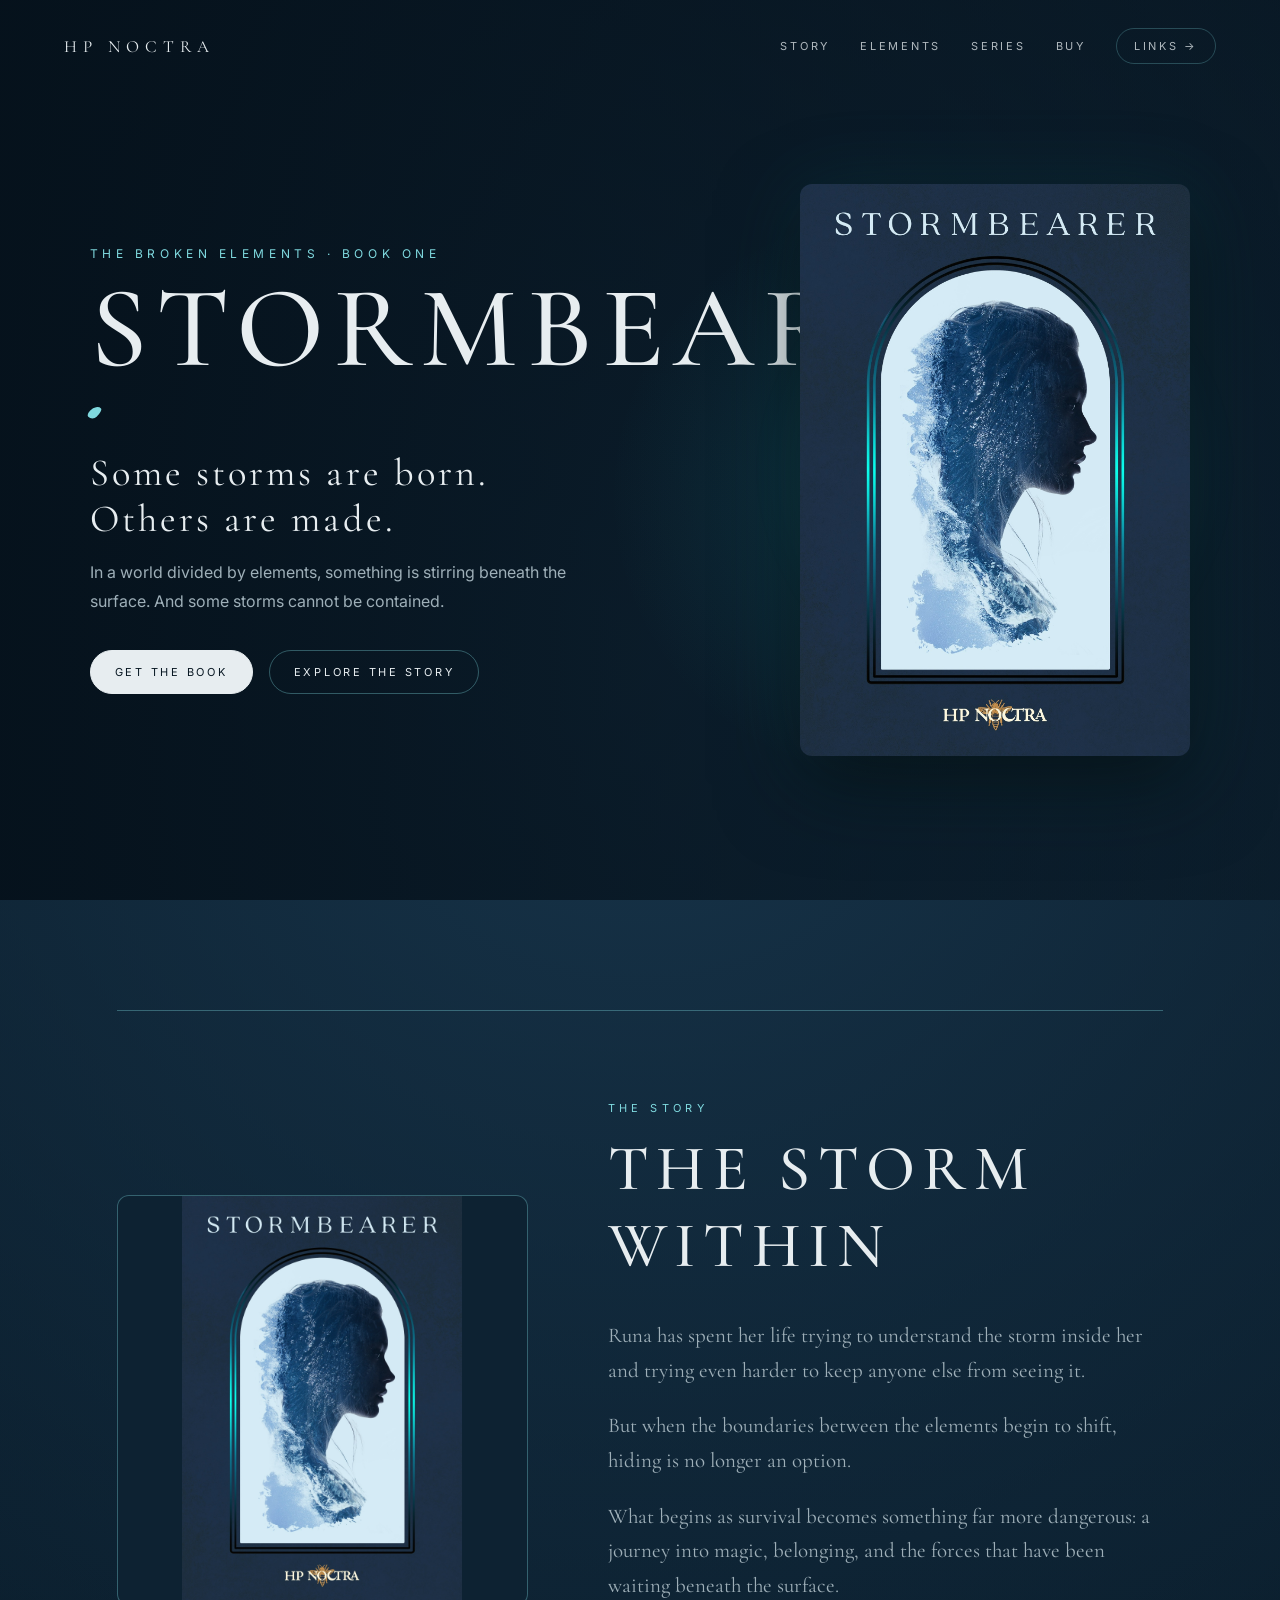
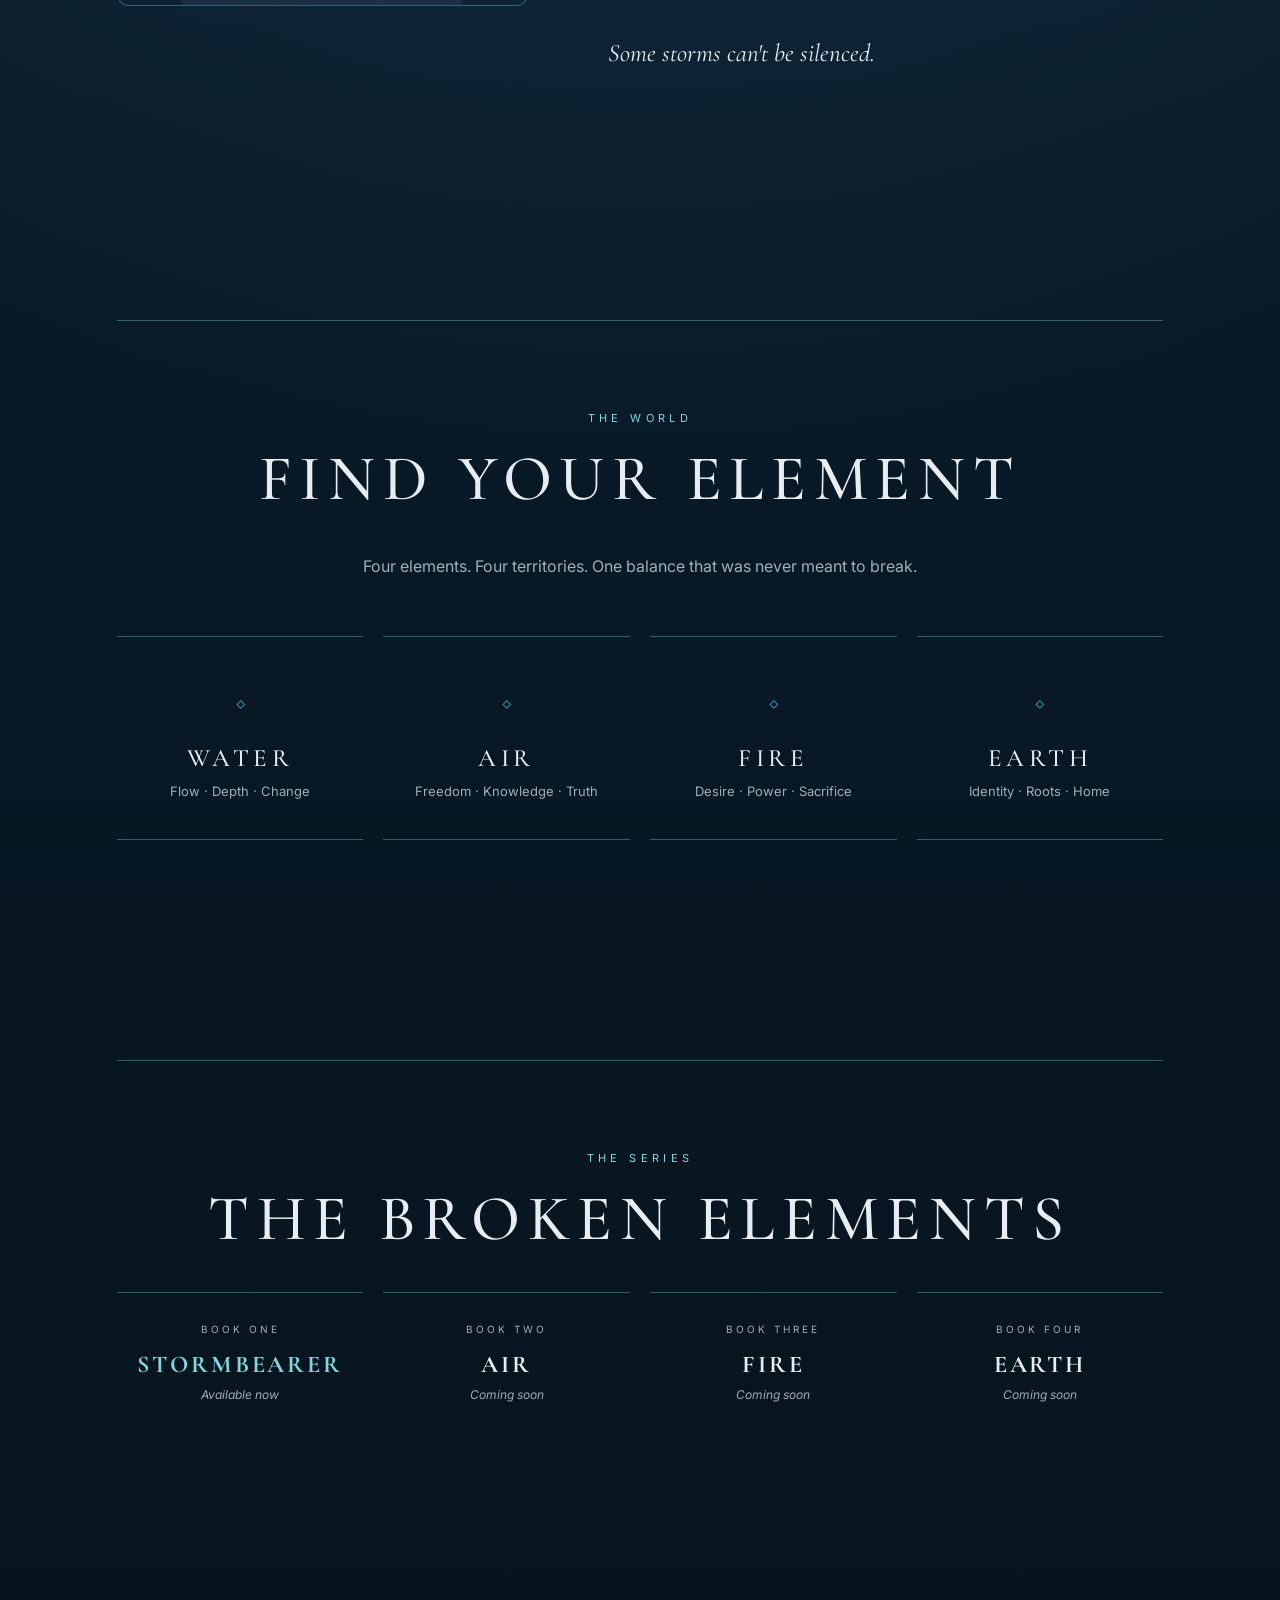
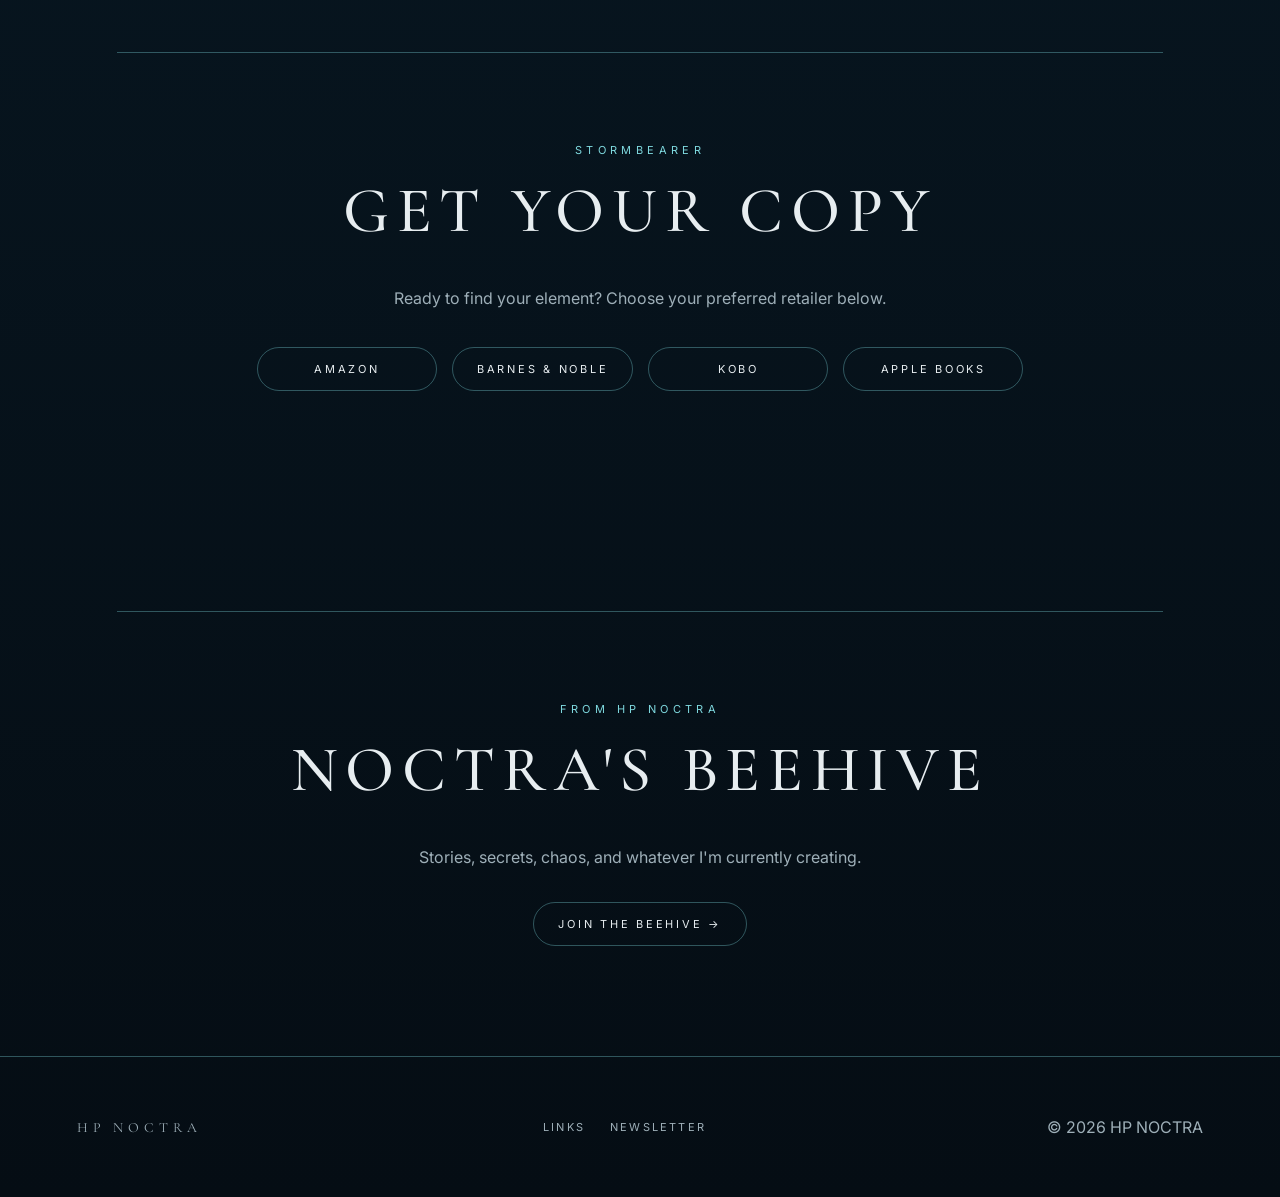
==== commit c079aebe: "Adjust grid layout and book image max-width" ====
--- a/stormbearer/index.html
+++ b/stormbearer/index.html
@@ -127,7 +127,7 @@
     min-height: 100vh;
 
     display: grid;
-    grid-template-columns: 1.15fr 0.85fr;
+    grid-template-columns: 1fr 1fr;
     align-items: center;
     gap: 60px;
 
@@ -291,7 +291,7 @@
         .book-image {
     display: block;
     width: 100%;
-    max-width: 520px;
+    max-width: 700px;
     height: auto;
 
     border-radius: 12px;
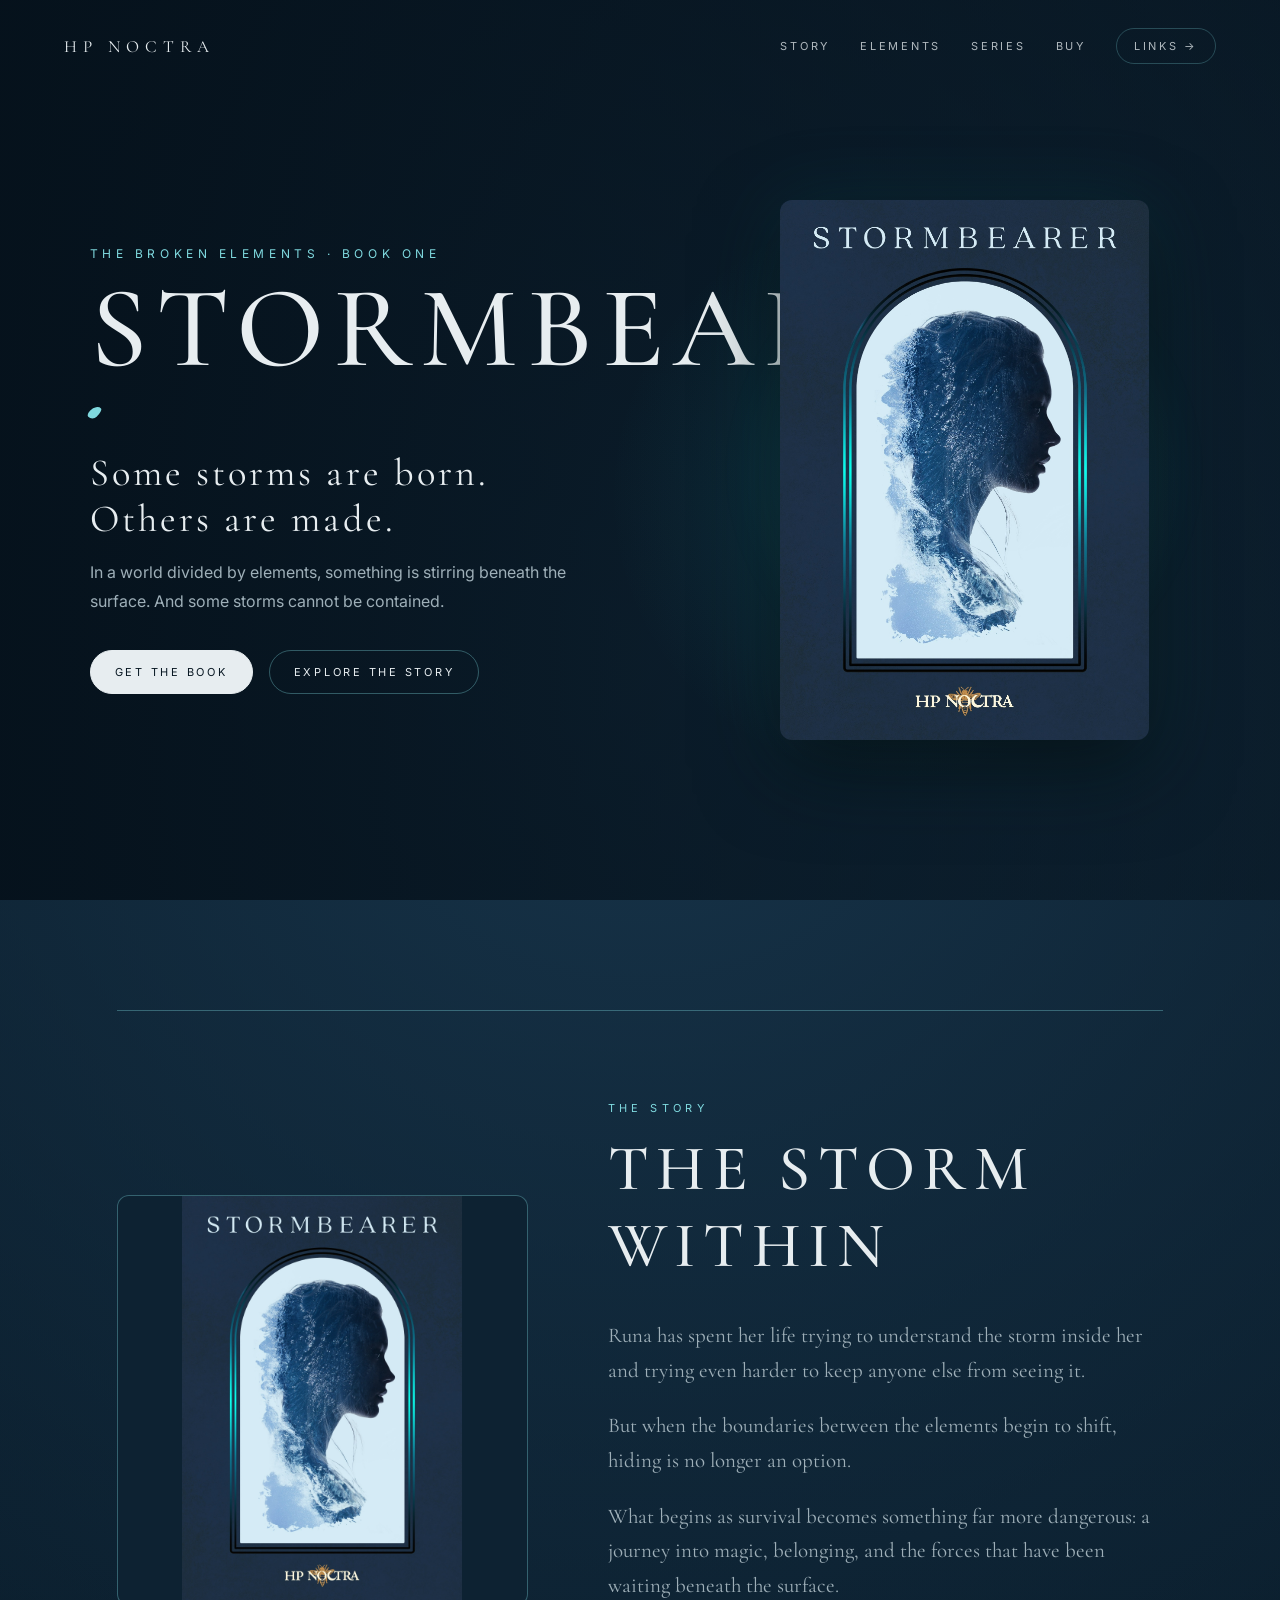
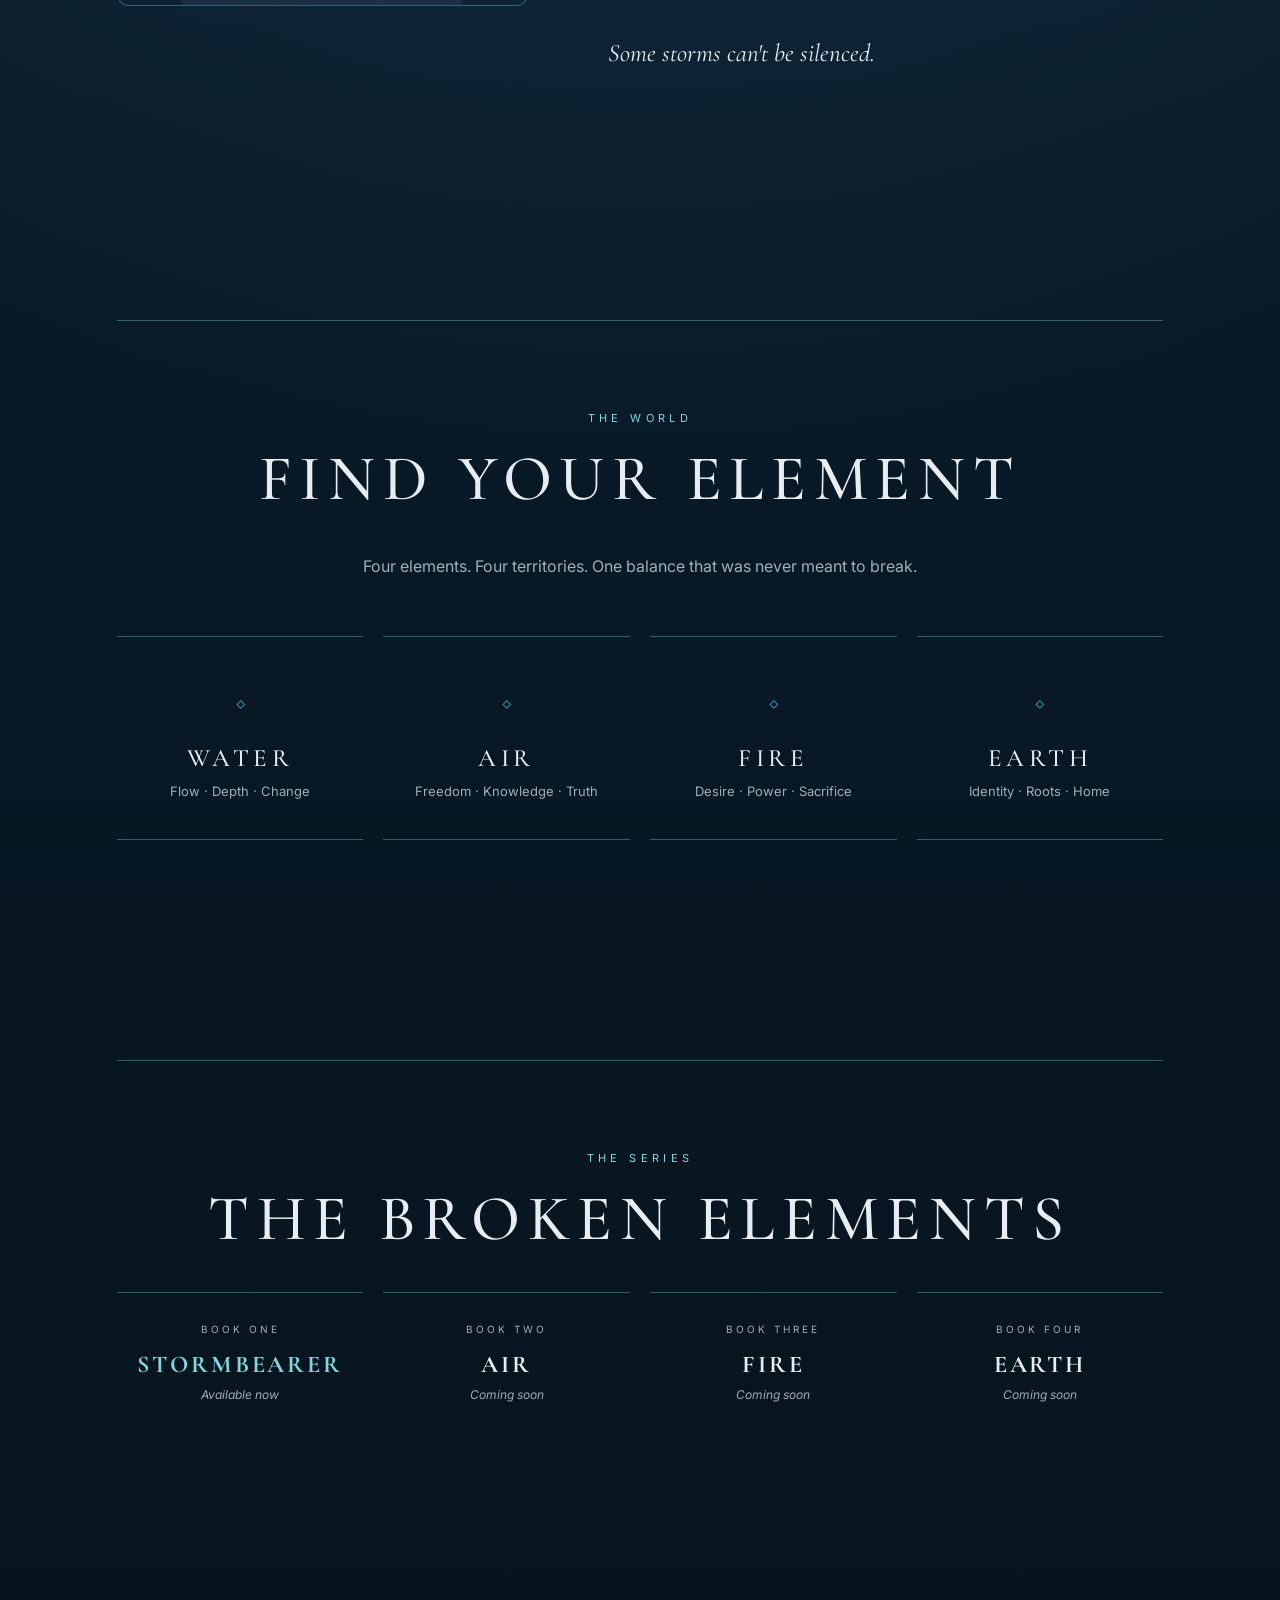
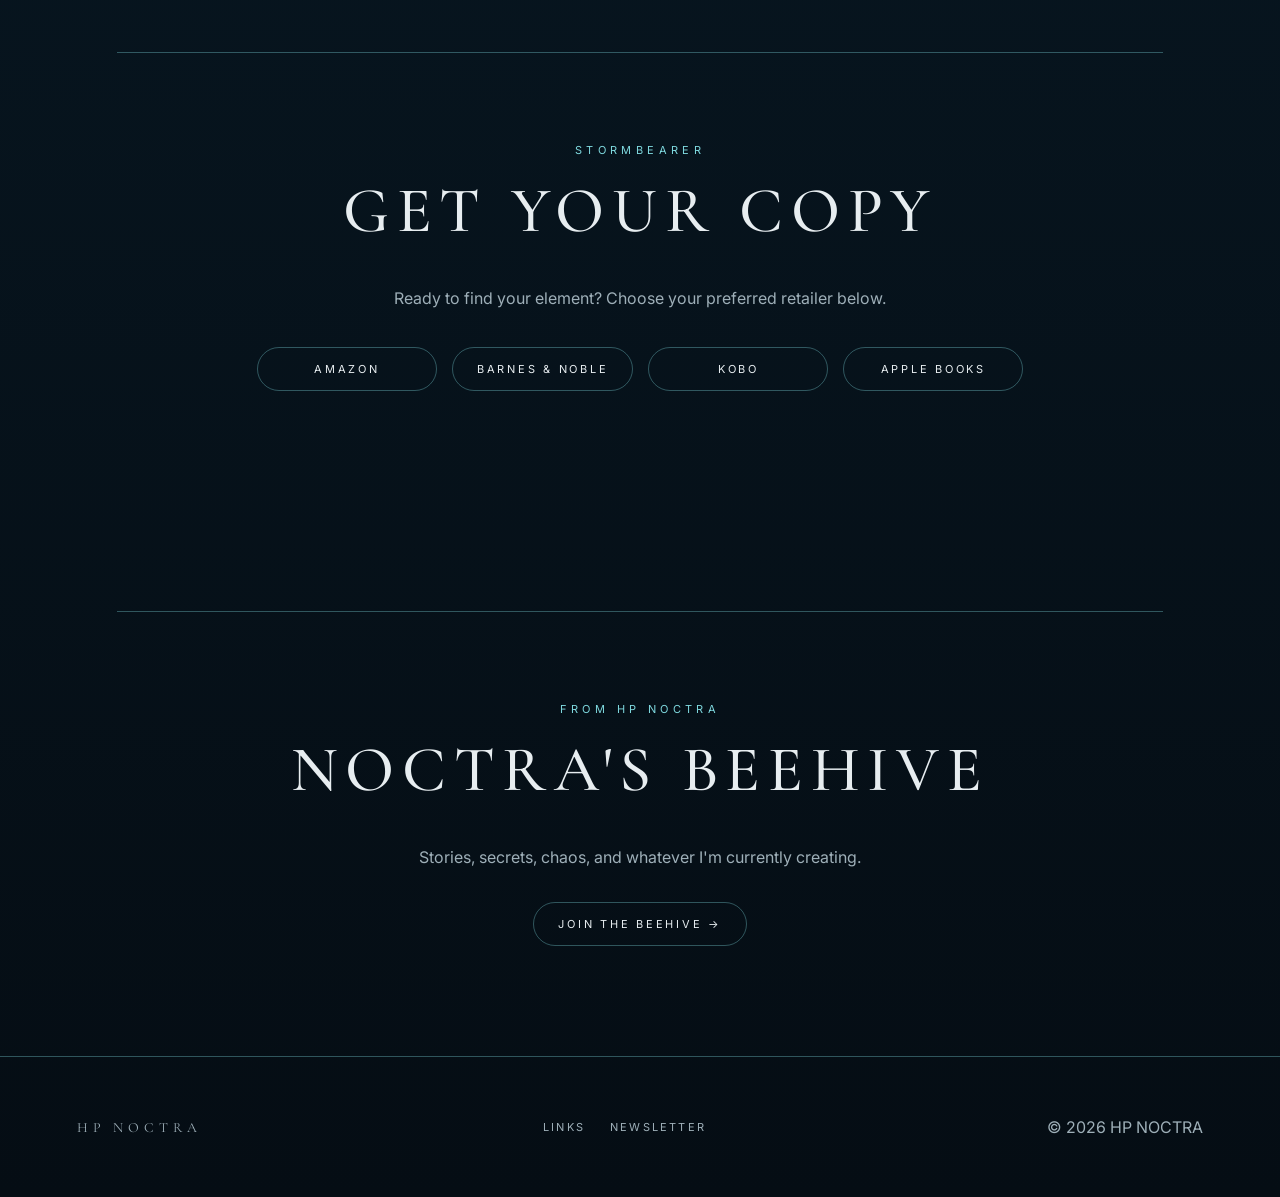
==== commit 1ddf031e: "Refine layout and style adjustments in index.html Adjusted grid layout and modified styles for hero " ====
--- a/stormbearer/index.html
+++ b/stormbearer/index.html
@@ -127,9 +127,9 @@
     min-height: 100vh;
 
     display: grid;
-    grid-template-columns: 1fr 1fr;
+    grid-template-columns: 1.1fr 0.9fr;
     align-items: center;
-    gap: 60px;
+    gap: 40px;
 
     padding: 130px 7vw 90px;
 
@@ -173,14 +173,14 @@
         }
 
         .hero h1 {
-            margin: 0;
-
-            font-family: "Cormorant Garamond", serif;
-            font-size: clamp(70px, 9vw, 150px);
-            line-height: 0.8;
-            font-weight: 500;
-            letter-spacing: 0.08em;
-        }
+    margin: 0;
+
+    font-family: "Cormorant Garamond", serif;
+    font-size: clamp(70px, 9vw, 150px);
+    line-height: 0.8;
+    font-weight: 500;
+    letter-spacing: 0.08em;
+}
 
         .water-drop {
             width: 9px;
@@ -291,7 +291,7 @@
         .book-image {
     display: block;
     width: 100%;
-    max-width: 700px;
+    max-width: 600px;
     height: auto;
 
     border-radius: 12px;
@@ -588,10 +588,6 @@
         }
 
 
-        /* =========================
-           MOBILE
-        ========================= */
-
     /* =========================
    MOBILE
    ========================= */
@@ -641,12 +637,15 @@
     }
 
     .hero h1 {
-        font-size: clamp(42px, 13vw, 65px);
-        line-height: 0.9;
-        letter-spacing: 0.04em;
-
-        white-space: normal;
-    }
+    width: 100%;
+    margin: 0;
+
+    font-size: clamp(42px, 13vw, 64px);
+    line-height: 0.9;
+    letter-spacing: 0.03em;
+
+    overflow-wrap: break-word;
+}
 
     .water-drop {
         margin: 25px auto;
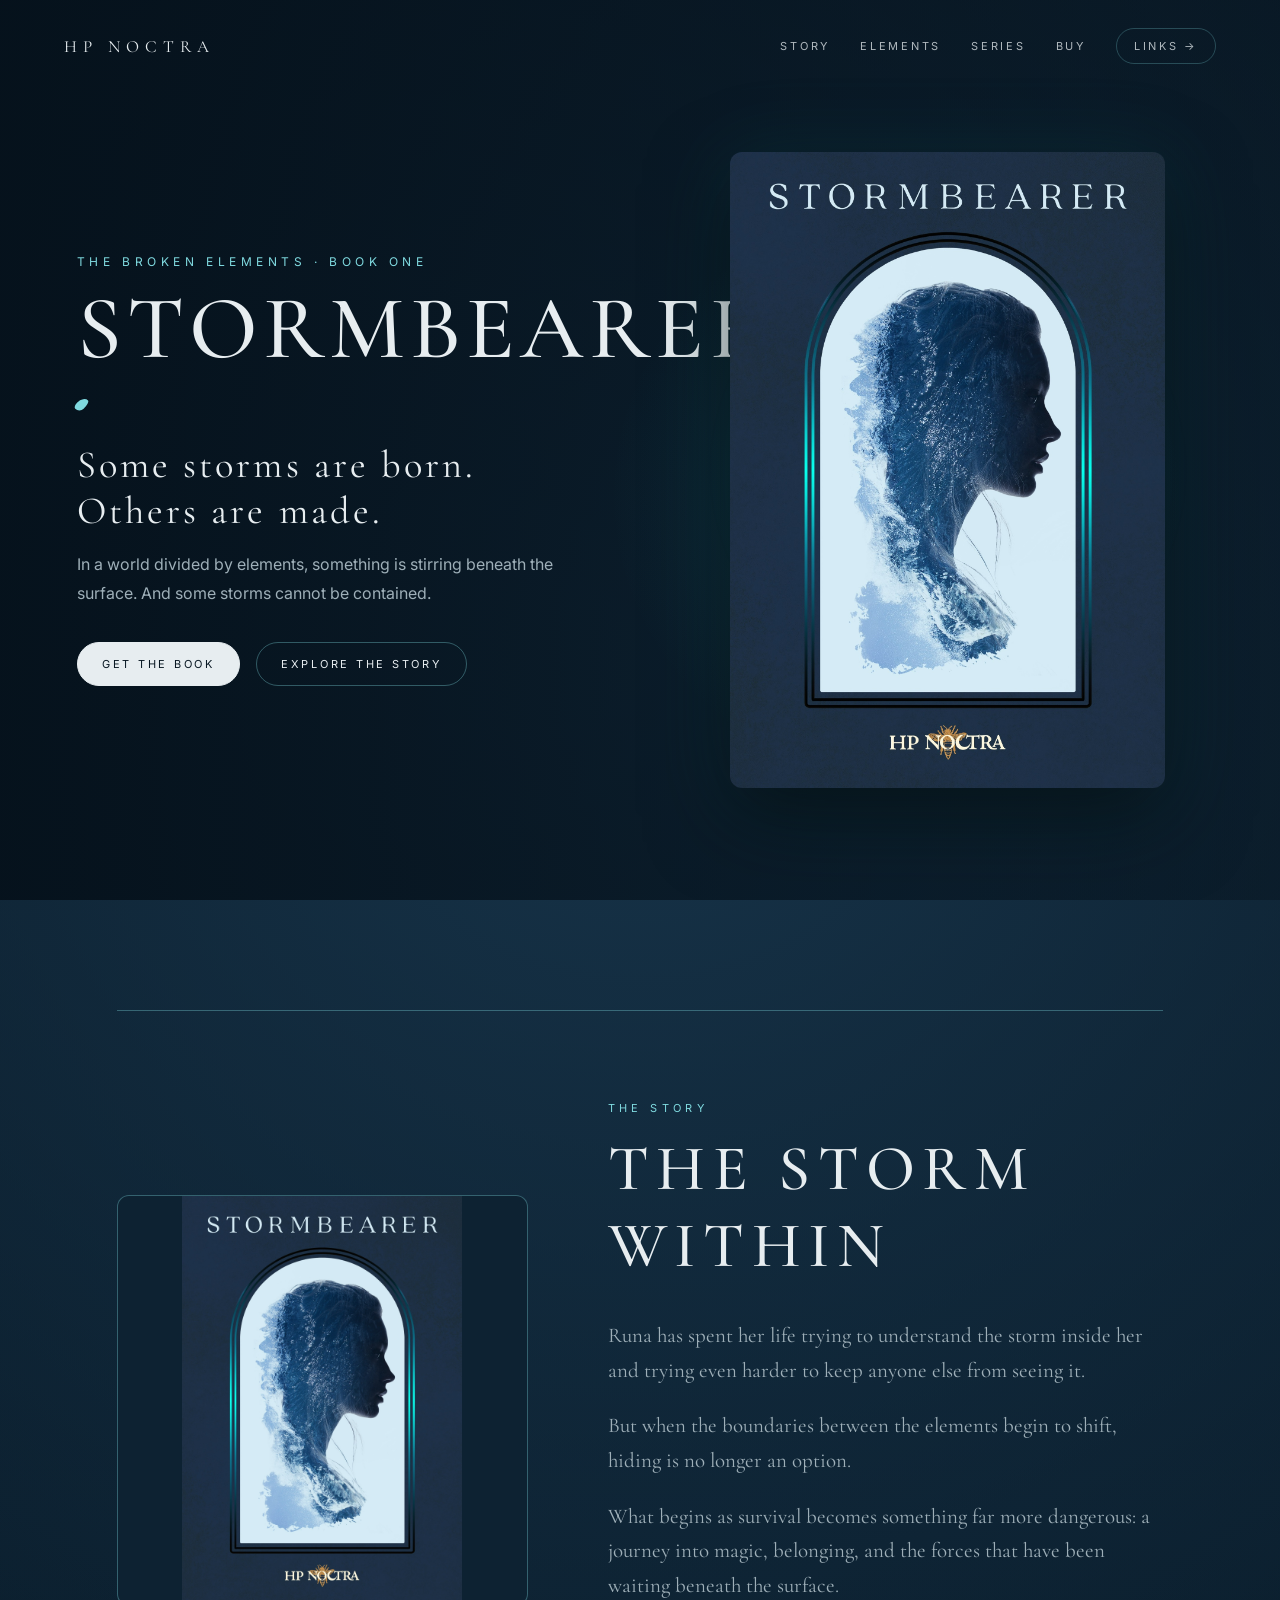
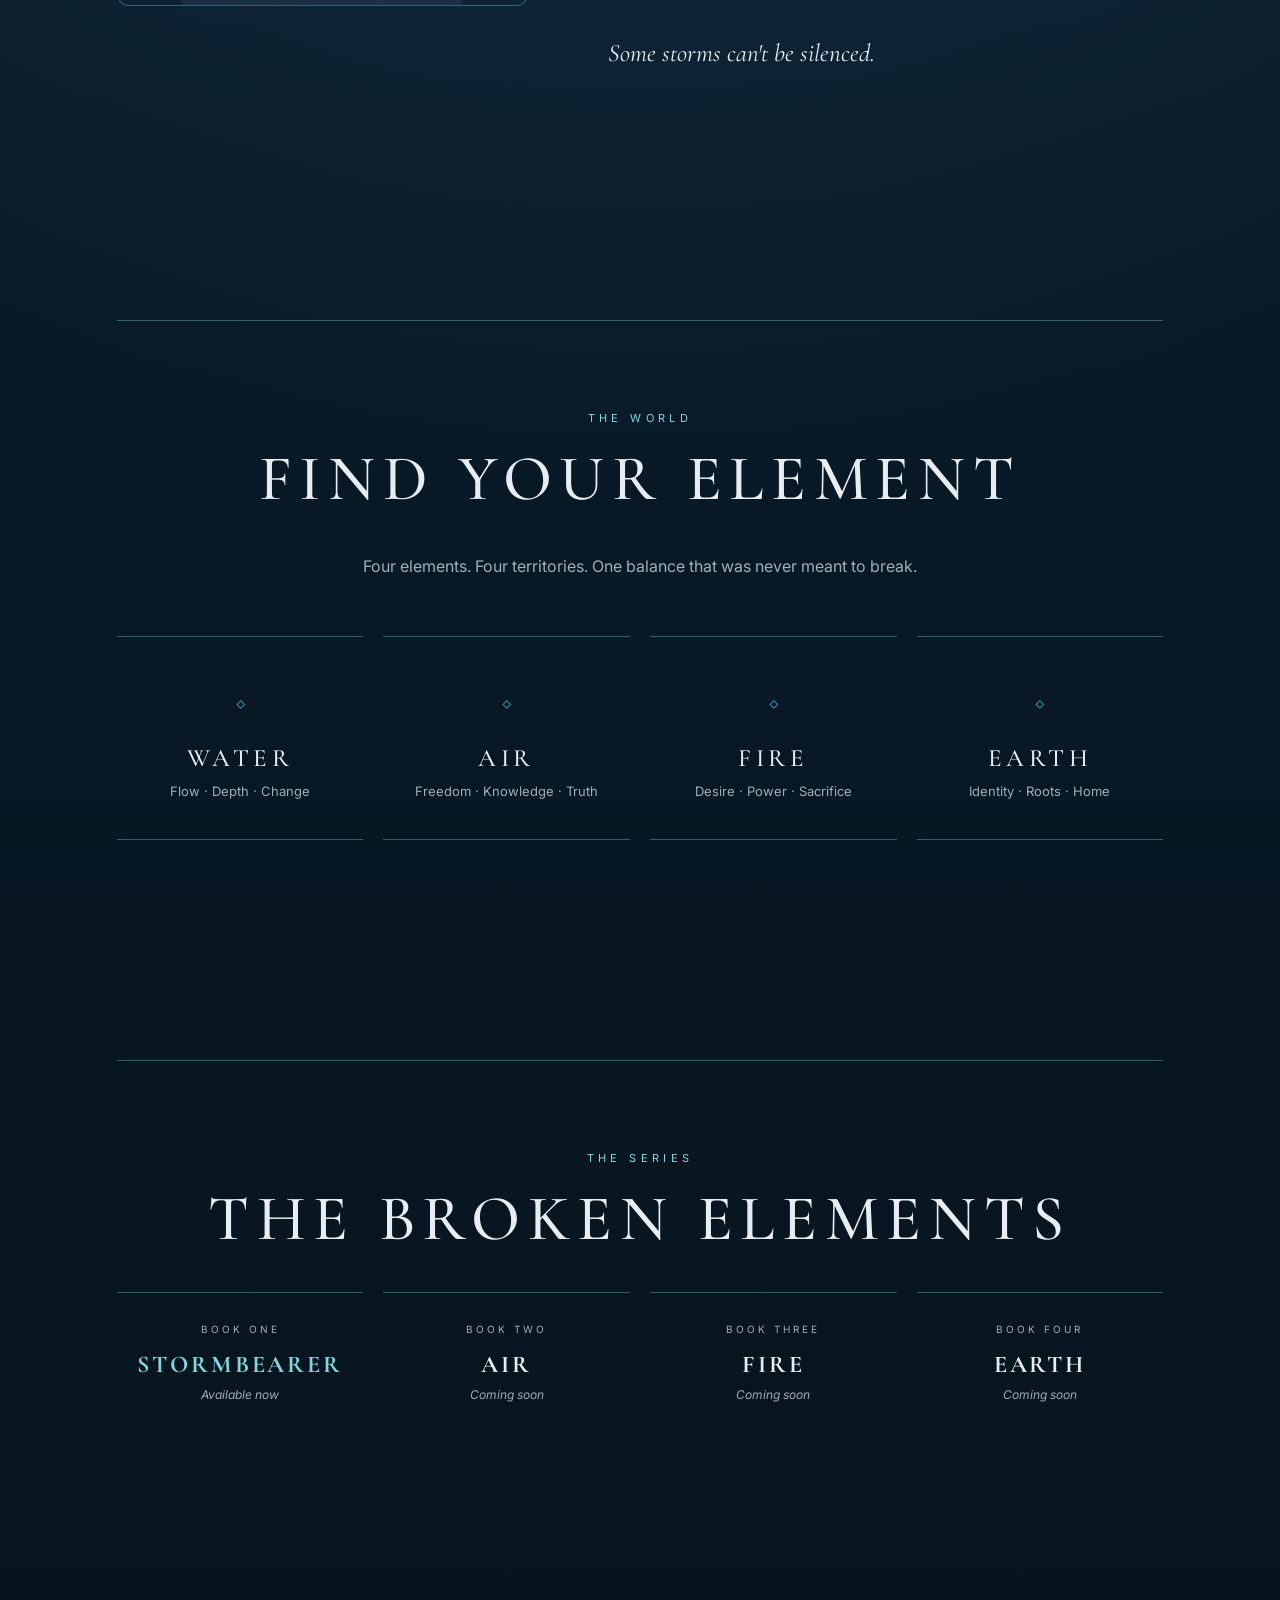
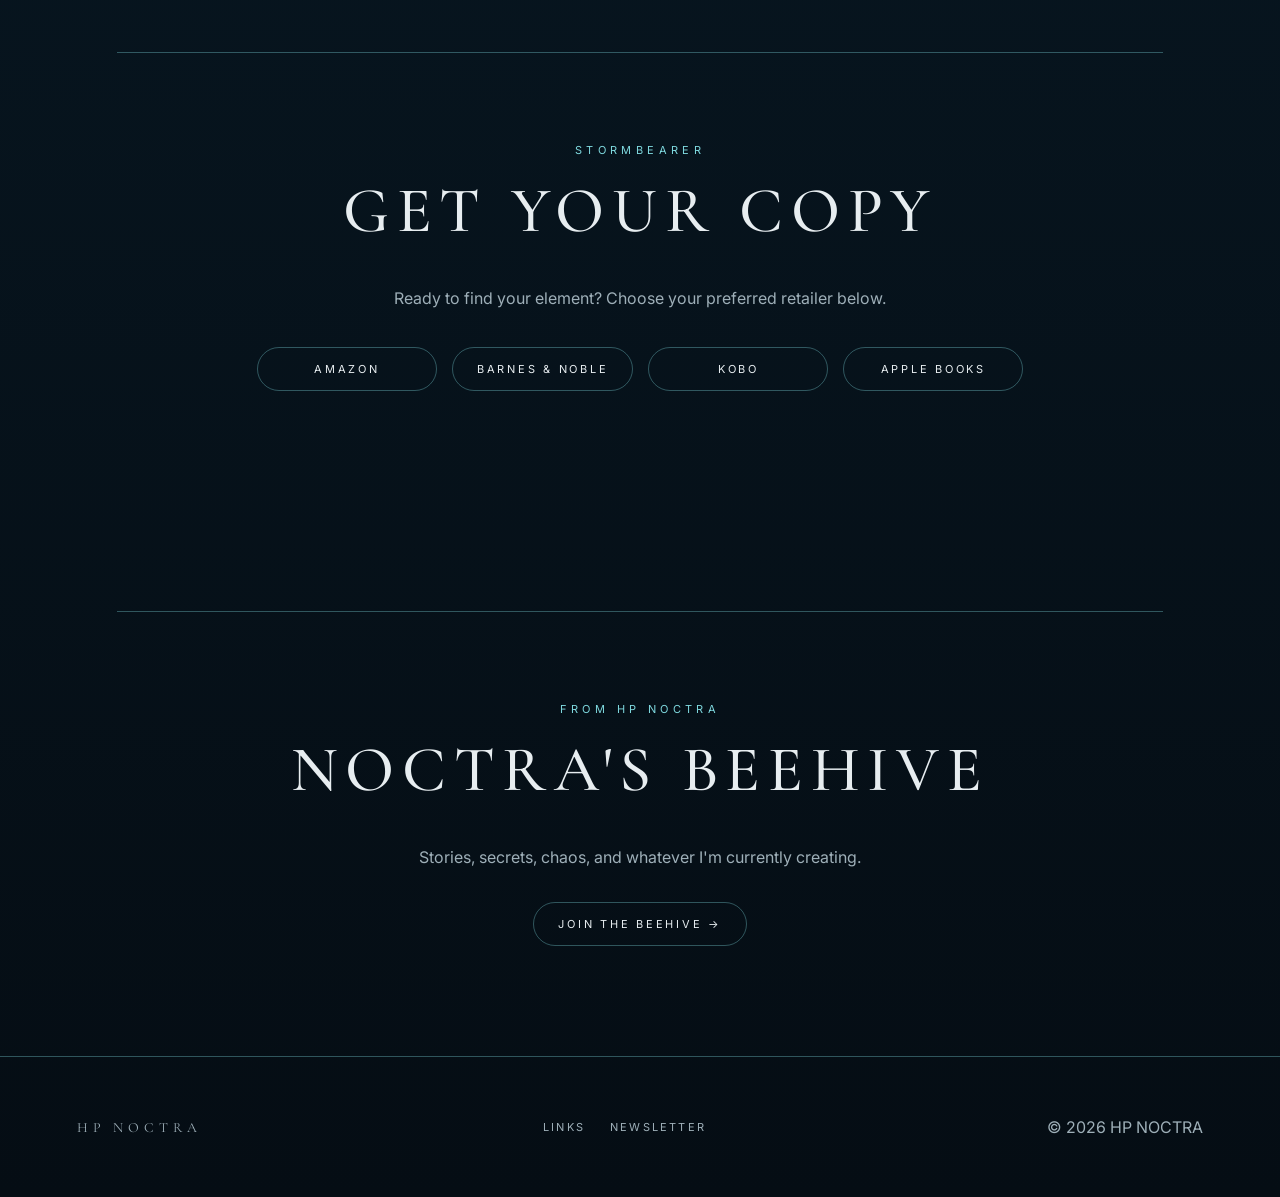
==== commit b879e03a: "Update index.html" ====
--- a/stormbearer/index.html
+++ b/stormbearer/index.html
@@ -127,11 +127,11 @@
     min-height: 100vh;
 
     display: grid;
-    grid-template-columns: 1.1fr 0.9fr;
+    grid-template-columns: minmax(0, 1.05fr) minmax(320px, 0.95fr);
     align-items: center;
-    gap: 40px;
-
-    padding: 130px 7vw 90px;
+    gap: clamp(30px, 4vw, 60px);
+
+    padding: 120px 6vw 80px;
 
     overflow: hidden;
 }
@@ -176,10 +176,11 @@
     margin: 0;
 
     font-family: "Cormorant Garamond", serif;
-    font-size: clamp(70px, 9vw, 150px);
-    line-height: 0.8;
+    font-size: clamp(62px, 7vw, 115px);
+    line-height: 0.85;
     font-weight: 500;
-    letter-spacing: 0.08em;
+    letter-spacing: 0.06em;
+    white-space: nowrap;
 }
 
         .water-drop {
@@ -288,11 +289,14 @@
             filter: blur(15px);
         }
 
-        .book-image {
+       .book-image {
     display: block;
-    width: 100%;
-    max-width: 600px;
+
+    width: clamp(340px, 34vw, 520px);
+    max-width: 100%;
     height: auto;
+
+    margin: 0 auto;
 
     border-radius: 12px;
 
@@ -592,7 +596,7 @@
    MOBILE
    ========================= */
 
-@media (max-width: 800px) {
+@media (max-width: 950px) {
 
     body {
         overflow-x: hidden;
@@ -640,10 +644,11 @@
     width: 100%;
     margin: 0;
 
-    font-size: clamp(42px, 13vw, 64px);
+    font-size: clamp(42px, 12vw, 64px);
     line-height: 0.9;
     letter-spacing: 0.03em;
 
+    white-space: normal;
     overflow-wrap: break-word;
 }
 
@@ -697,10 +702,11 @@
     }
 
     .book-image {
-        width: 100%;
-        max-width: 360px;
-        height: auto;
-    }
+    width: min(82vw, 380px);
+    max-width: 380px;
+    height: auto;
+    margin: 0 auto;
+}
 
 
     /* GENERAL SECTIONS */
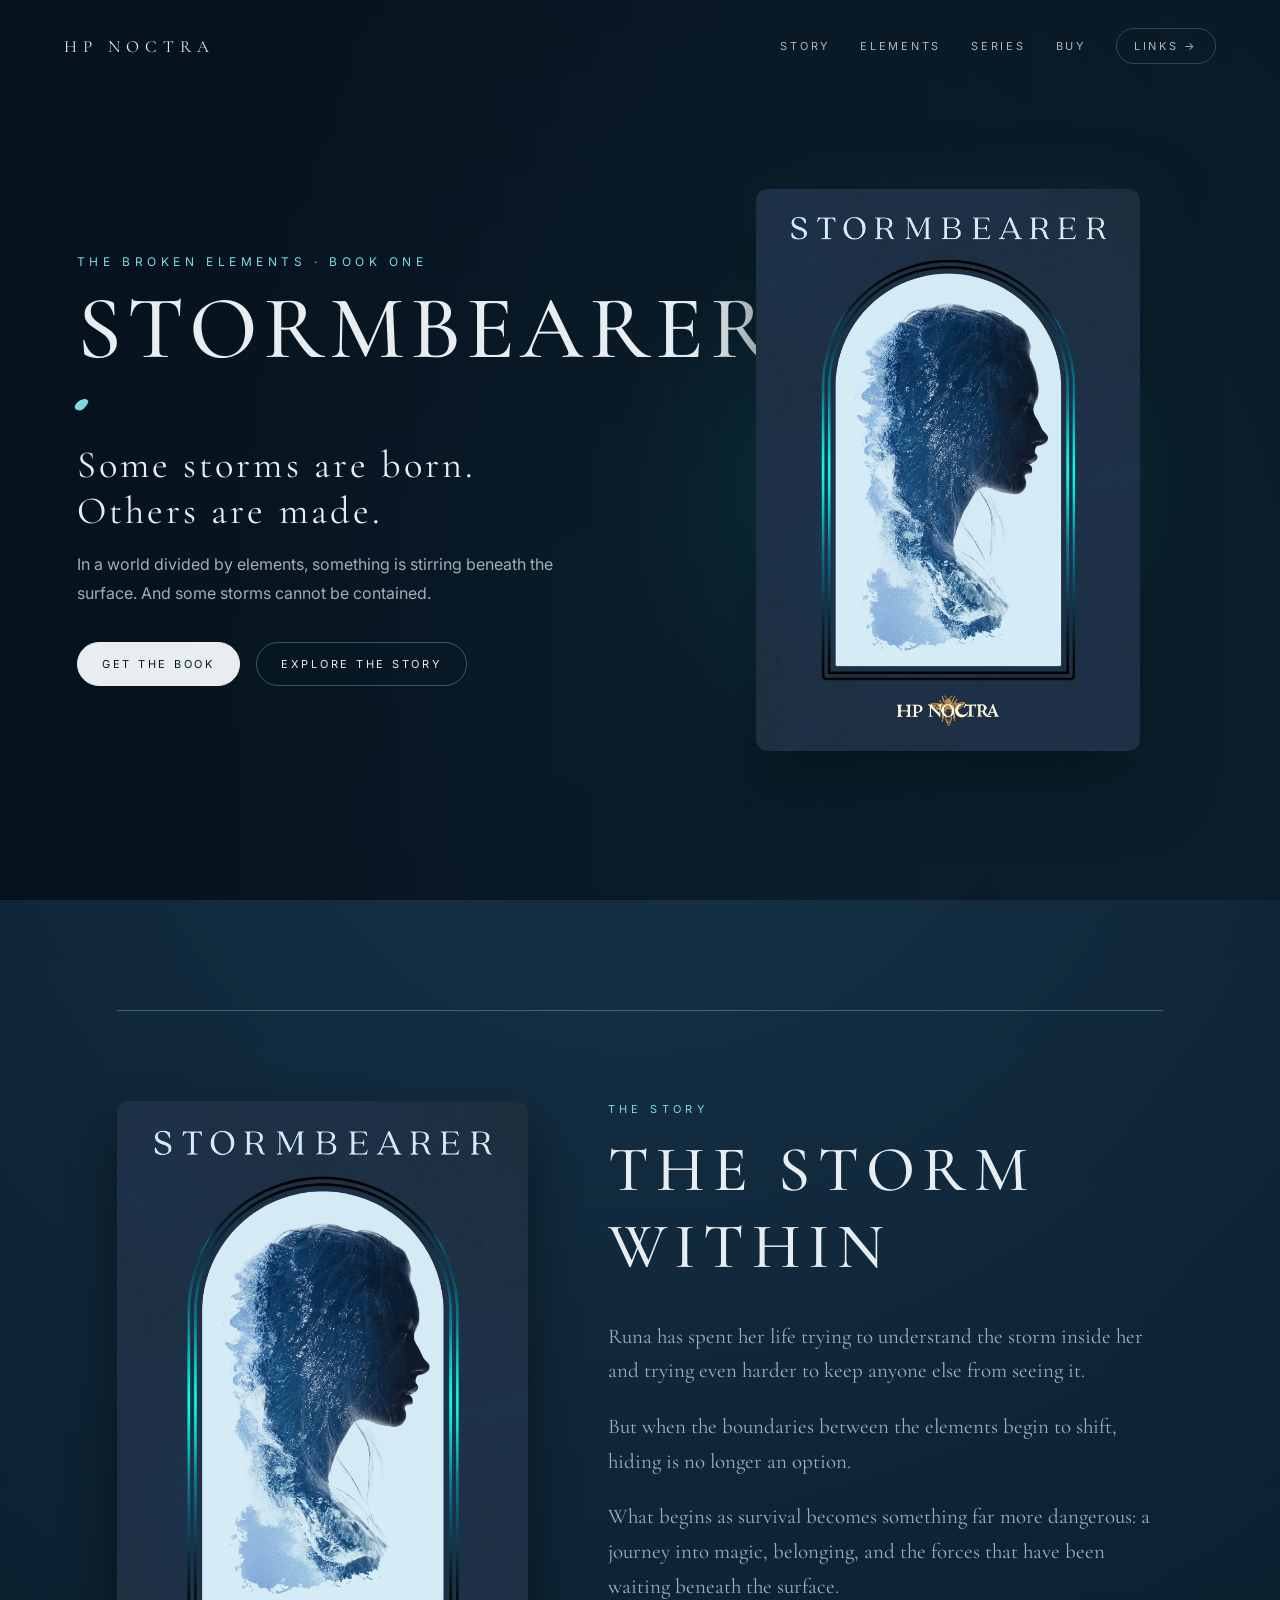
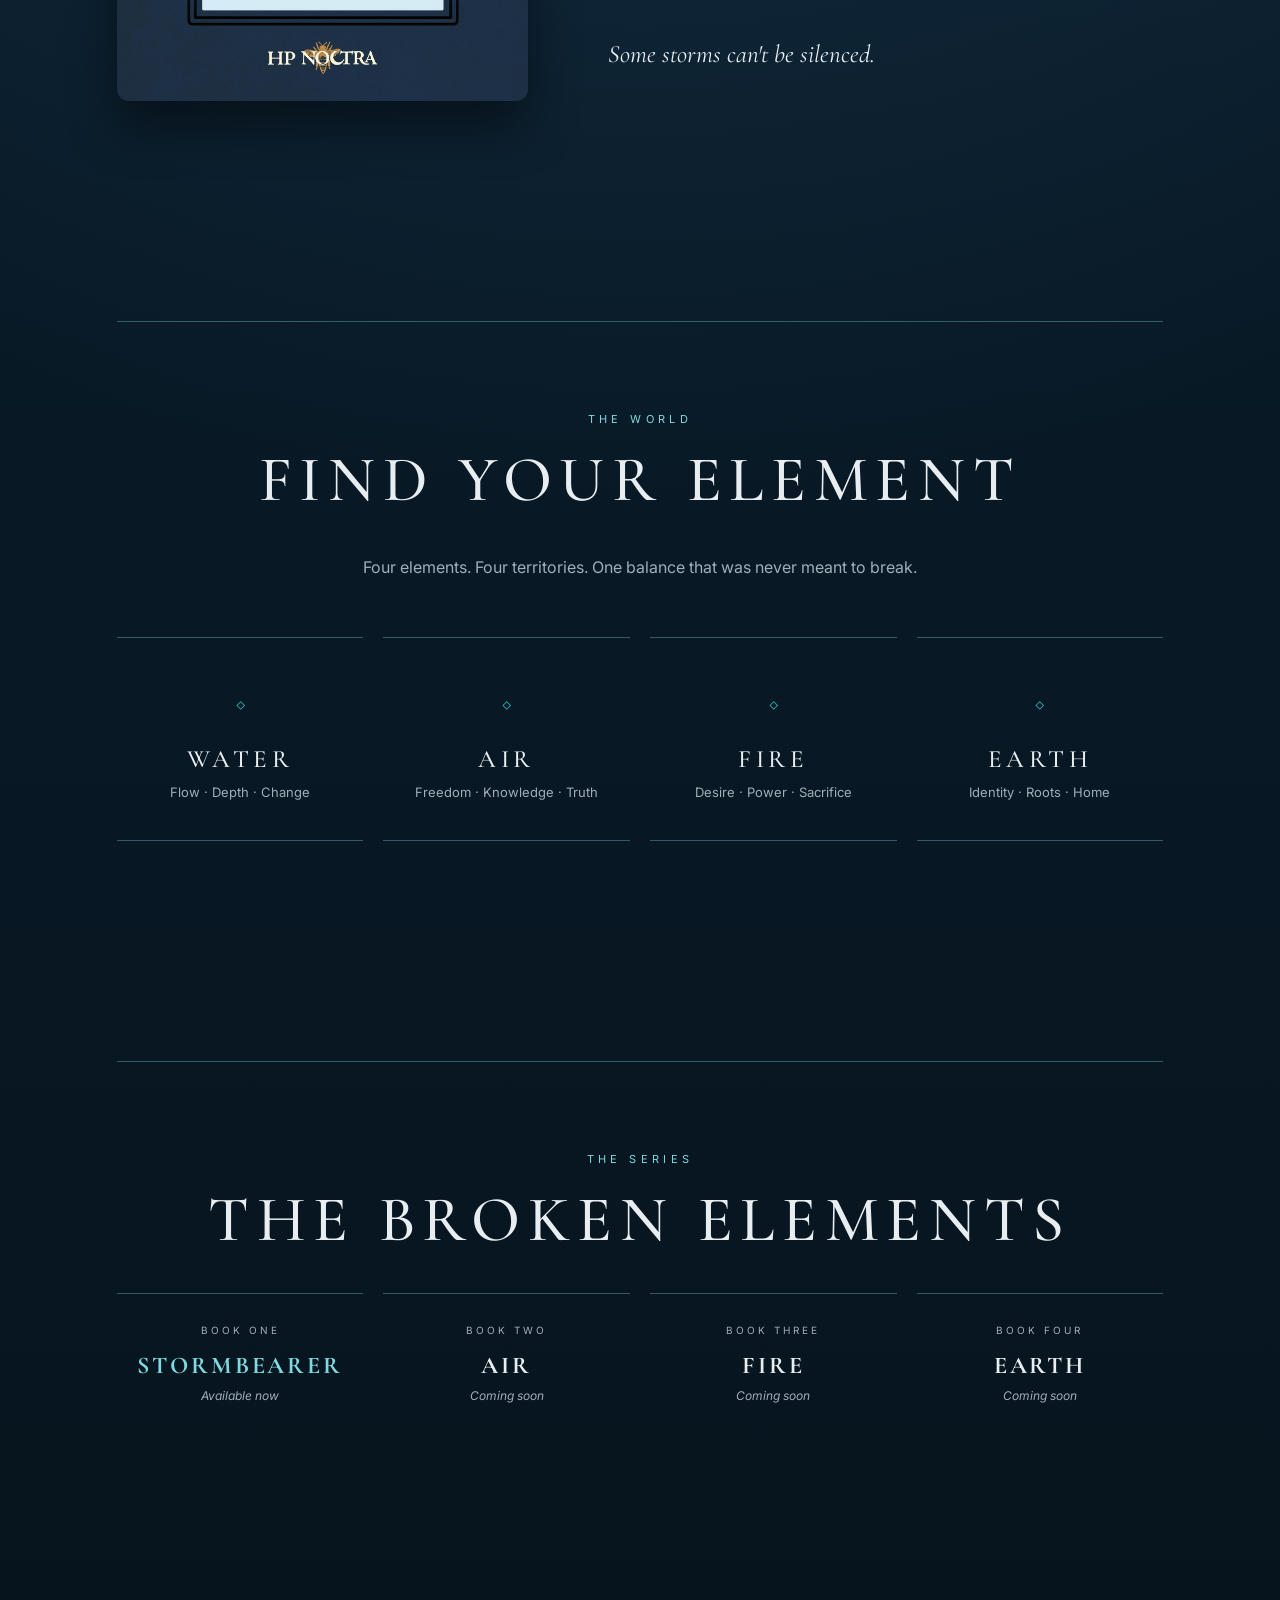
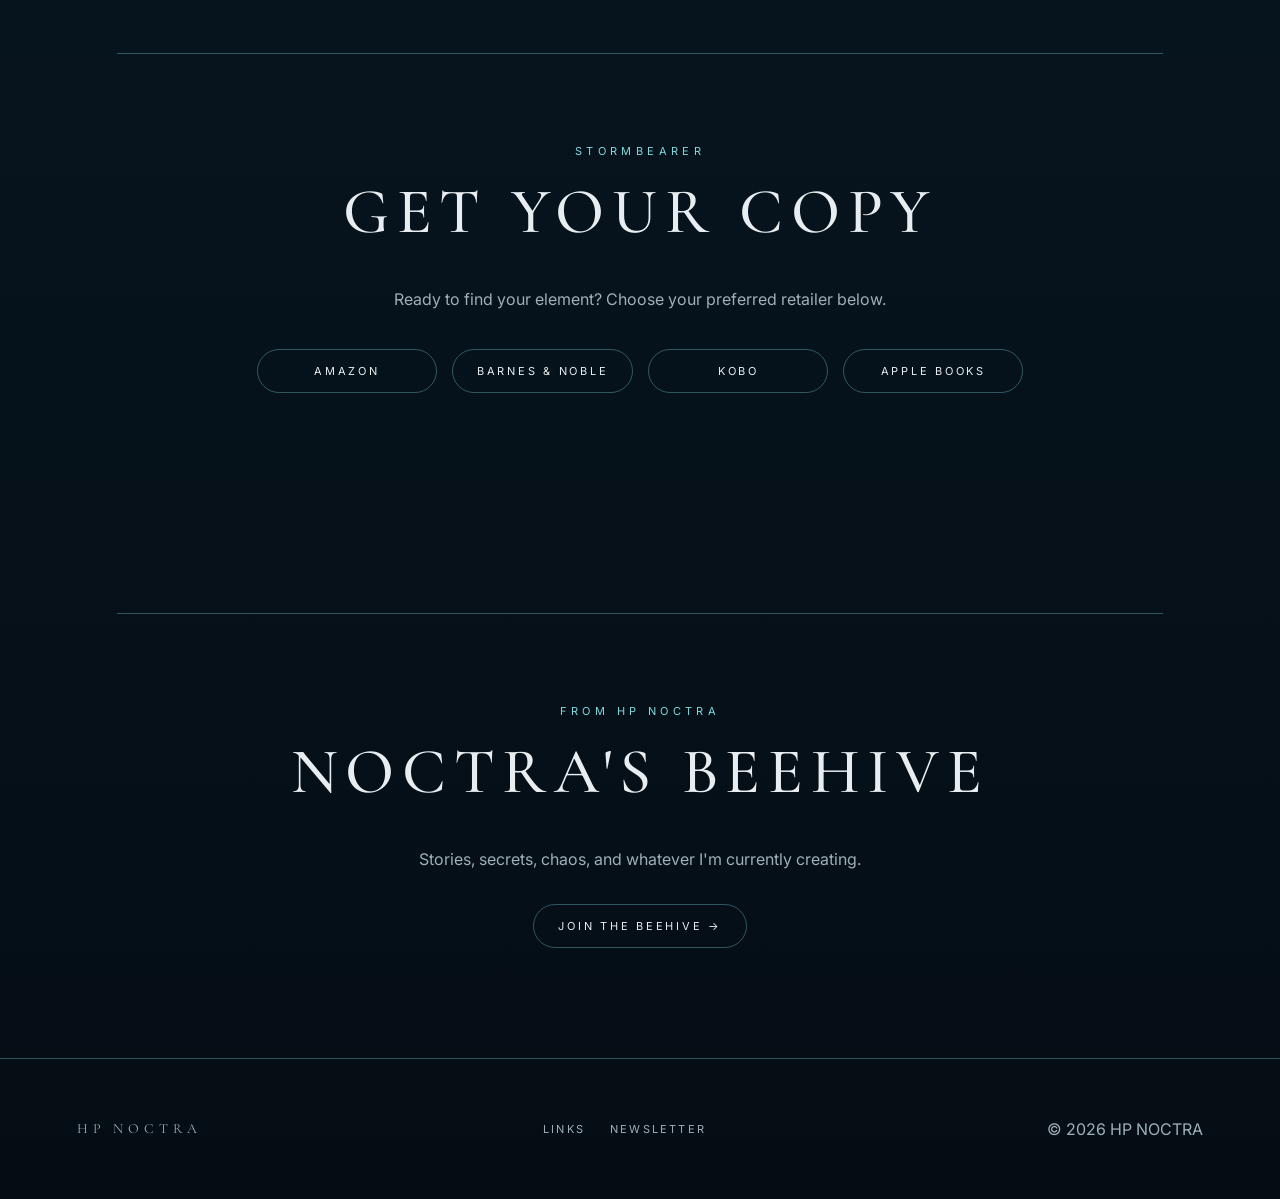
==== commit 02f861b7: "Update index.html" ====
--- a/stormbearer/index.html
+++ b/stormbearer/index.html
@@ -291,18 +291,18 @@
 
        .book-image {
     display: block;
-
-    width: clamp(340px, 34vw, 520px);
+    width: clamp(300px, 30vw, 480px);
     max-width: 100%;
     height: auto;
-
     margin: 0 auto;
 
+    border: none;
+    outline: none;
     border-radius: 12px;
 
     filter:
-        drop-shadow(0 30px 40px rgba(0, 0, 0, 0.55))
-        drop-shadow(0 0 35px rgba(36, 201, 208, 0.10));
+        drop-shadow(0 25px 35px rgba(0, 0, 0, 0.55))
+        drop-shadow(0 0 30px rgba(36, 201, 208, 0.10));
 
     transition: transform 0.4s ease;
 }
@@ -367,25 +367,17 @@
 
        .story-image {
     width: 100%;
-    aspect-ratio: 1 / 1;
-
-    overflow: hidden;
-
     display: flex;
+    justify-content: center;
     align-items: center;
-    justify-content: center;
-
-    border: 1px solid var(--line);
+}
+
+.story-image img {
+    width: min(100%, 420px);
+    height: auto;
+    display: block;
     border-radius: 12px;
-
-    background: var(--navy-light);
-}
-
-        .story-image img {
-    width: 100%;
-    height: 100%;
-    object-fit: contain;
-    object-position: center;
+    box-shadow: 0 25px 50px rgba(0, 0, 0, 0.45);
 }
 
         .story-copy p {
